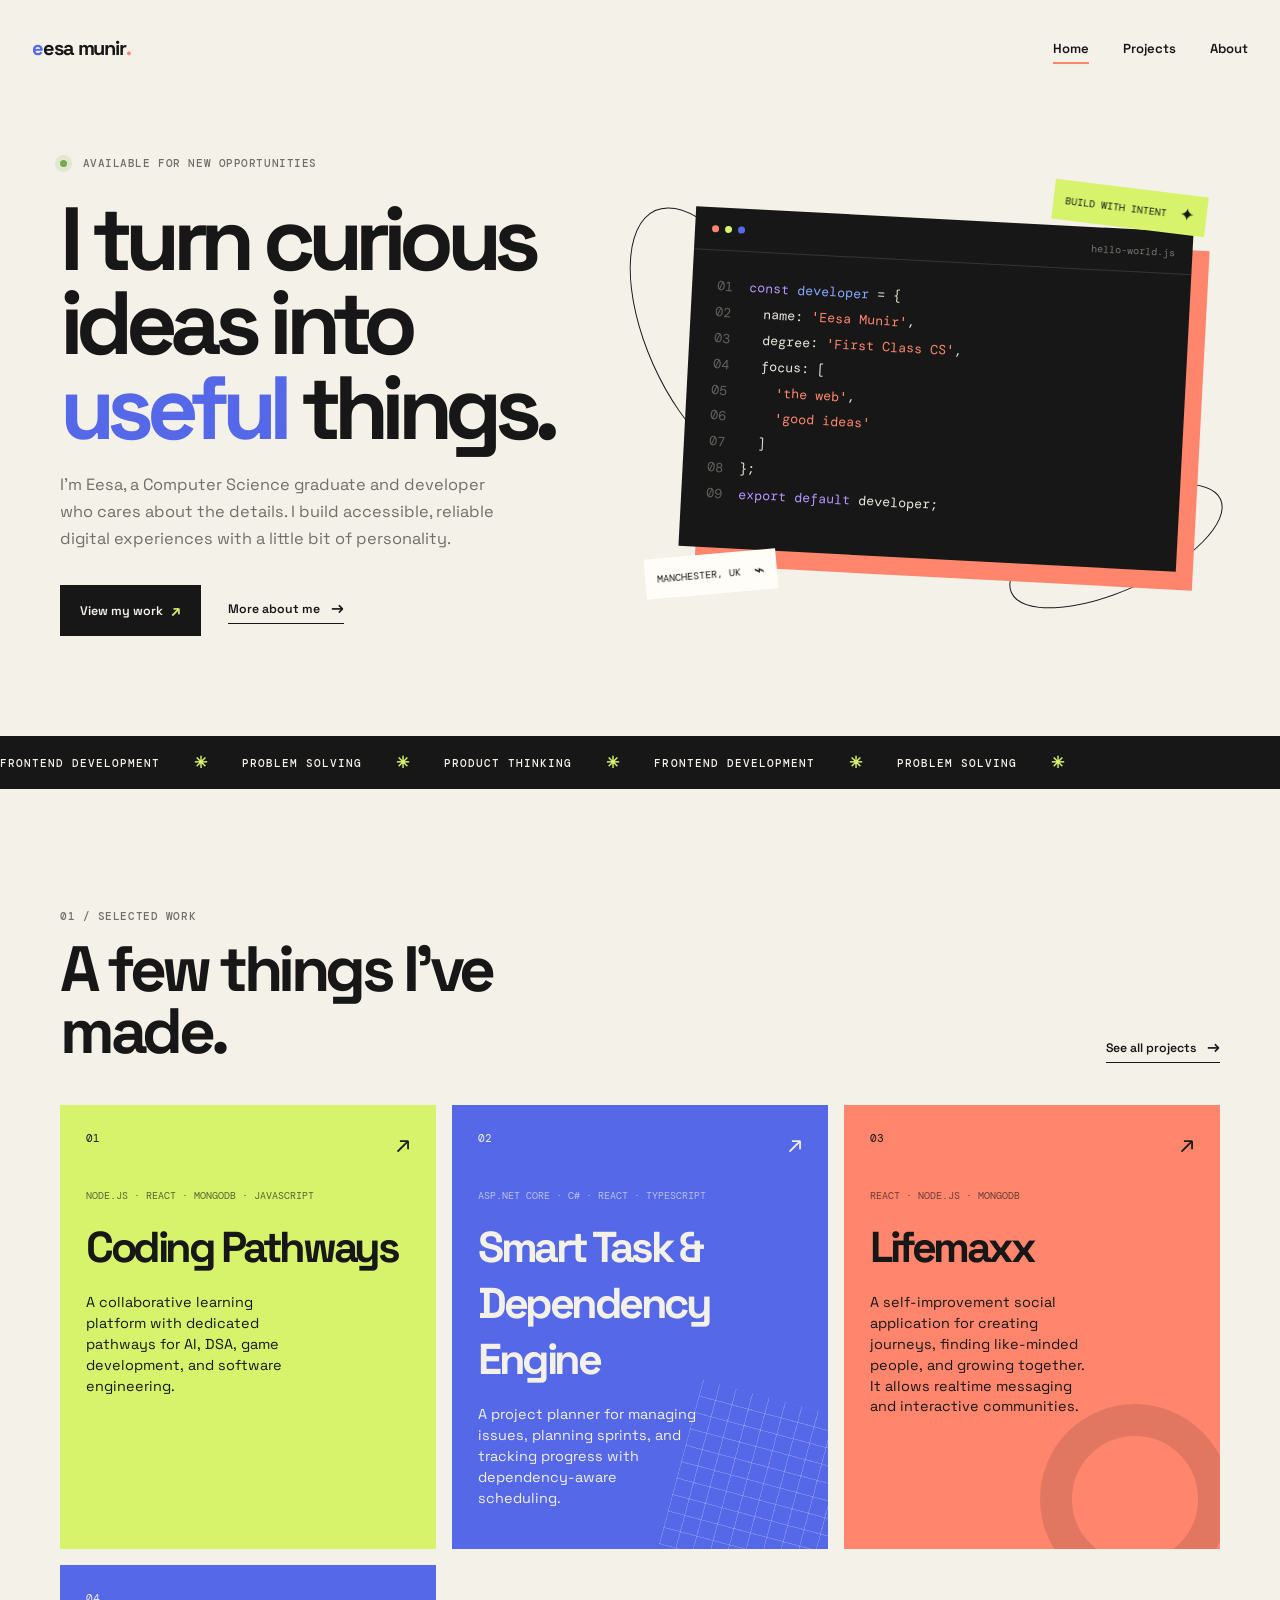
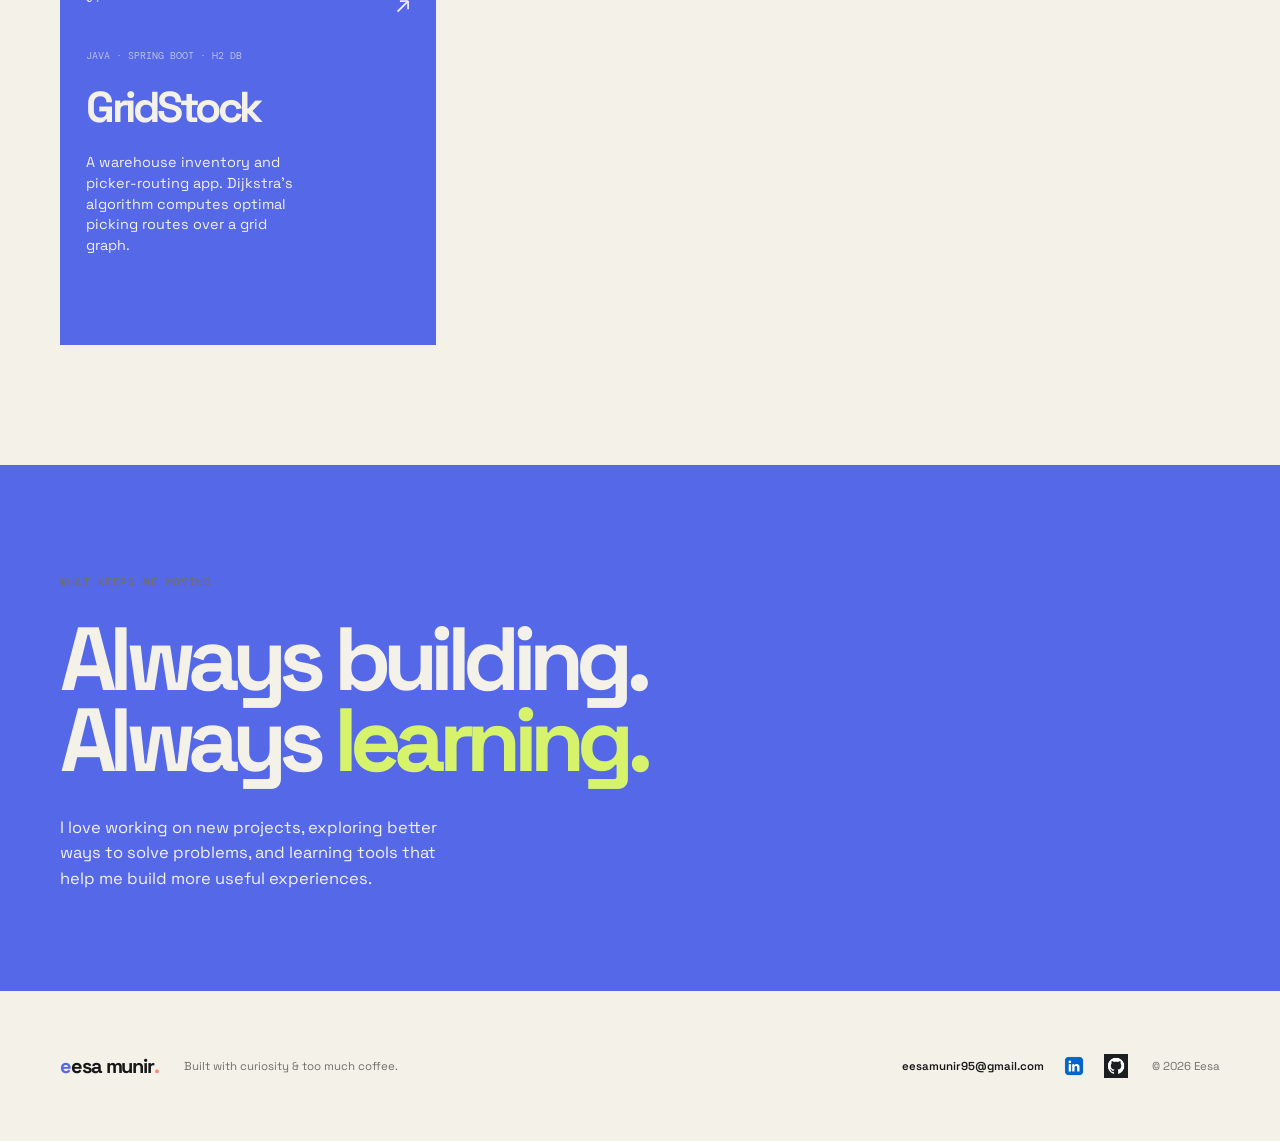
==== index.html @ b98e5350 "changed card layout of showcase projects" ====
<!doctype html>
<html lang="en">
    <head>
        <meta charset="UTF-8" />
        <meta
            name="viewport"
            content="width=device-width, initial-scale=1.0"
        />
        <meta
            name="description"
            content="Eesa is a Computer Science graduate and developer building thoughtful digital products."
        />
        <title>Eesa | Developer &amp; Computer Scientist</title>
        <link
            rel="preconnect"
            href="https://fonts.googleapis.com"
        />
        <link
            rel="preconnect"
            href="https://fonts.gstatic.com"
            crossorigin
        />
        <link
            href="https://fonts.googleapis.com/css2?family=DM+Mono:wght@400;500&family=Space+Grotesk:wght@400;500;600;700&display=swap"
            rel="stylesheet"
        />
        <link
            rel="stylesheet"
            href="css/style.css"
        />
    </head>
    <body>
        <header class="site-header">
            <a
                class="brand"
                href="index.html"
                aria-label="Eesa Munir home"
                >eesa munir<span class="brand-dot">.</span></a
            >
            <button
                class="menu-toggle"
                aria-label="Open navigation"
                aria-expanded="false"
            >
                <span></span><span></span>
            </button>
            <nav
                class="site-nav"
                aria-label="Main navigation"
            >
                <a
                    class="active"
                    href="index.html"
                    >Home</a
                >
                <a href="projects.html">Projects</a>
                <a href="about.html">About</a>
            </nav>
        </header>

        <main>
            <section class="hero page-wrap">
                <div class="hero-copy reveal">
                    <p class="eyebrow">
                        <span class="pulse"></span> Available for new opportunities
                    </p>
                    <h1>I turn curious ideas into <em>useful</em> things.</h1>
                    <p class="hero-intro">
                        I'm Eesa, a Computer Science graduate and developer who cares about the
                        details. I build accessible, reliable digital experiences with a little bit
                        of personality.
                    </p>
                    <div class="hero-actions">
                        <a
                            class="button button-dark"
                            href="projects.html"
                            >View my work <span>↗</span></a
                        >
                        <a
                            class="text-link"
                            href="about.html"
                            >More about me <span>→</span></a
                        >
                    </div>
                </div>
                <div
                    class="hero-art reveal delay-1"
                    aria-label="Decorative illustration of a code editor"
                >
                    <div class="art-orbit orbit-one"></div>
                    <div class="art-orbit orbit-two"></div>
                    <div class="code-window">
                        <div class="window-bar">
                            <span></span><span></span><span></span><small>hello-world.js</small>
                        </div>
                        <div class="code-lines">
                            <p>
                                <b>01</b> <span class="code-purple">const</span>
                                <span class="code-blue">developer</span> = {
                            </p>
                            <p>
                                <b>02</b>&nbsp;&nbsp; name:
                                <span class="code-orange">'Eesa Munir'</span>,
                            </p>
                            <p>
                                <b>03</b>&nbsp;&nbsp; degree:
                                <span class="code-orange">'First Class CS'</span>,
                            </p>
                            <p><b>04</b>&nbsp;&nbsp; focus: [</p>
                            <p>
                                <b>05</b>&nbsp;&nbsp;&nbsp;&nbsp;
                                <span class="code-orange">'the web'</span>,
                            </p>
                            <p>
                                <b>06</b>&nbsp;&nbsp;&nbsp;&nbsp;
                                <span class="code-orange">'good ideas'</span>
                            </p>
                            <p><b>07</b>&nbsp;&nbsp; ]</p>
                            <p><b>08</b> };</p>
                            <p>
                                <b>09</b> <span class="code-purple">export default</span> developer;
                            </p>
                        </div>
                    </div>
                    <div class="art-tag tag-top">build with intent <span>✦</span></div>
                    <div class="art-tag tag-bottom">Manchester, UK <span>⌁</span></div>
                </div>
            </section>

            <section
                class="ticker"
                aria-label="Skills"
            >
                <div class="ticker-track">
                    <span>FRONTEND DEVELOPMENT</span><b>✳</b><span>PROBLEM SOLVING</span><b>✳</b
                    ><span>PRODUCT THINKING</span><b>✳</b><span>FRONTEND DEVELOPMENT</span><b>✳</b
                    ><span>PROBLEM SOLVING</span><b>✳</b>
                </div>
            </section>

            <section class="section page-wrap featured-section">
                <div class="section-heading">
                    <div>
                        <p class="eyebrow">01 / Selected work</p>
                        <h2>A few things I've made.</h2>
                    </div>
                    <a
                        class="text-link"
                        href="projects.html"
                        >See all projects <span>→</span></a
                    >
                </div>
                <div class="project-grid">
                    <a
                        class="project-card project-card-lime"
                        href="projects.html#coding-pathways"
                        ><div class="project-number">01</div>
                        <p class="project-type">Node.js · React · MongoDB · JavaScript</p>
                        <h3>Coding Pathways</h3>
                        <p class="project-description">
                            A collaborative learning platform with dedicated pathways for AI, DSA,
                            game development, and software engineering.
                        </p>
                        <span class="project-arrow">↗</span></a
                    >
                    <a
                        class="project-card project-card-blue"
                        href="projects.html#smart-task-engine"
                        ><div class="project-number">02</div>
                        <p class="project-type">ASP.NET Core · C# · React · TypeScript</p>
                        <h3>Smart Task &amp; Dependency Engine</h3>
                        <p class="project-description">
                            A project planner for managing issues, planning sprints, and tracking
                            progress with dependency-aware scheduling.
                        </p>
                        <span class="project-arrow">↗</span>
                        <div class="project-shape shape-grid"></div
                    ></a>
                    <a
                        class="project-card project-card-coral"
                        href="projects.html#lifemaxx"
                        ><div class="project-number">03</div>
                        <p class="project-type">React · Node.js · MongoDB</p>
                        <h3>Lifemaxx</h3>
                        <p class="project-description">
                            A self-improvement social application for creating journeys, finding
                            like-minded people, and growing together. It allows realtime messaging
                            and interactive communities.
                        </p>
                        <span class="project-arrow">↗</span>
                        <div class="project-shape shape-circle"></div
                    ></a>
                    <a
                        class="project-card project-card-blue"
                        href="projects.html#gridstock"
                    >
                        <div class="project-number">04</div>
                        <p class="project-type">Java · Spring Boot · H2 DB</p>
                        <h3>GridStock</h3>
                        <p class="project-description">
                            A warehouse inventory and picker-routing app. Dijkstra's algorithm
                            computes optimal picking routes over a grid graph.
                        </p>
                        <span class="project-arrow">↗</span>
                    </a>
                </div>
            </section>

            <section class="statement-section">
                <div class="page-wrap statement">
                    <p class="eyebrow">What keeps me moving</p>
                    <h2>Always building. Always <span>learning.</span></h2>
                    <p>
                        I love working on new projects, exploring better ways to solve problems, and
                        learning tools that help me build more useful experiences.
                    </p>
                </div>
            </section>
        </main>

        <footer class="site-footer page-wrap">
            <a
                class="brand"
                href="index.html"
                >eesa munir<span class="brand-dot">.</span></a
            >
            <p>Built with curiosity &amp; too much coffee.</p>
            <div class="footer-links">
                <a href="mailto:eesamunir95@gmail.com">eesamunir95@gmail.com</a
                ><a
                    class="social-link"
                    href="https://www.linkedin.com/in/eesa-munir/"
                    aria-label="LinkedIn"
                    title="LinkedIn"
                    target="_blank"
                    rel="noopener noreferrer"
                    ><img
                        src="images/linkedin_icon.png"
                        alt="" /></a
                ><a
                    class="social-link"
                    href="https://github.com/Eesa2323"
                    aria-label="GitHub"
                    title="GitHub"
                    target="_blank"
                    rel="noopener noreferrer"
                    ><img
                        src="images/github_icon.png"
                        alt=""
                /></a>
            </div>
            <p class="copyright">© 2026 Eesa</p>
        </footer>
        <script src="js/main.js"></script>
    </body>
</html>
---- css/style.css ----
:root {
    --ink: #171717;
    --paper: #f4f1e9;
    --muted: #706f69;
    --line: rgba(23, 23, 23, 0.16);
    --lime: #d7f36b;
    --blue: #5468e8;
    --coral: #ff866d;
    --cream: #fffdf8;
    --mono: "DM Mono", monospace;
    --sans: "Space Grotesk", sans-serif;
}

* {
    box-sizing: border-box;
}
html {
    scroll-behavior: smooth;
}
body {
    margin: 0;
    background: var(--paper);
    color: var(--ink);
    font-family: var(--sans);
}
a {
    color: inherit;
    text-decoration: none;
}
.page-wrap {
    width: min(1160px, calc(100% - 64px));
    margin: 0 auto;
}
.site-header {
    display: flex;
    align-items: center;
    justify-content: space-between;
    width: min(1280px, calc(100% - 64px));
    margin: 0 auto;
    min-height: 96px;
}
.brand {
    font-size: 1.25rem;
    font-weight: 700;
    letter-spacing: -0.055em;
    text-transform: lowercase;
}
.brand::first-letter {
    color: var(--blue);
}
.brand-dot {
    color: var(--coral);
    letter-spacing: 0;
}
.site-nav {
    display: flex;
    align-items: center;
    gap: 34px;
    font-size: 0.82rem;
    font-weight: 600;
}
.site-nav a {
    position: relative;
    padding: 8px 0;
}
.site-nav a:not(.nav-cta)::after {
    content: "";
    position: absolute;
    right: 0;
    bottom: 1px;
    left: 0;
    height: 2px;
    background: var(--coral);
    transform: scaleX(0);
    transform-origin: right;
    transition: transform 0.25s ease;
}
.site-nav a:not(.nav-cta):hover::after,
.site-nav a.active::after {
    transform: scaleX(1);
    transform-origin: left;
}
.nav-cta {
    padding: 13px 18px !important;
    background: var(--ink);
    color: var(--paper);
    border-radius: 2px;
}
.nav-cta span,
.button span {
    color: var(--lime);
    font-size: 1rem;
    margin-left: 8px;
}
.menu-toggle {
    display: none;
    background: none;
    border: 0;
    padding: 8px;
}
.eyebrow {
    color: var(--muted);
    font: 500 0.7rem/1.2 var(--mono);
    letter-spacing: 0.05em;
    text-transform: uppercase;
}
.pulse {
    display: inline-block;
    width: 7px;
    height: 7px;
    margin-right: 8px;
    background: #77a94d;
    border-radius: 50%;
    box-shadow: 0 0 0 5px rgba(119, 169, 77, 0.14);
}
.hero {
    display: grid;
    grid-template-columns: minmax(0, 0.95fr) minmax(390px, 1.05fr);
    align-items: center;
    min-height: 640px;
    gap: 50px;
    padding-top: 35px;
    padding-bottom: 85px;
}
.hero h1 {
    max-width: 600px;
    margin: 27px 0 22px;
    font-size: clamp(3.65rem, 7vw, 6.6rem);
    line-height: 0.94;
    letter-spacing: -0.085em;
}
h1 em {
    color: var(--blue);
    font-style: normal;
}
.hero-intro {
    max-width: 460px;
    color: var(--muted);
    font-size: 1.02rem;
    line-height: 1.65;
}
.hero-actions {
    display: flex;
    align-items: center;
    gap: 27px;
    margin-top: 33px;
}
.button {
    display: inline-flex;
    align-items: center;
    justify-content: center;
    padding: 15px 20px;
    font-size: 0.78rem;
    font-weight: 600;
}
.button-dark {
    background: var(--ink);
    color: var(--paper);
}
.text-link {
    padding-bottom: 5px;
    border-bottom: 1px solid var(--ink);
    font-size: 0.77rem;
    font-weight: 600;
}
.text-link span {
    display: inline-block;
    margin-left: 8px;
    font-size: 1rem;
    transition: transform 0.2s;
}
.text-link:hover span {
    transform: translateX(4px);
}
.hero-art {
    position: relative;
    min-height: 440px;
}
.code-window {
    position: absolute;
    z-index: 2;
    top: 48px;
    left: 50px;
    width: calc(100% - 85px);
    min-height: 340px;
    overflow: hidden;
    background: var(--ink);
    color: #e9e7dd;
    box-shadow: 17px 18px 0 var(--coral);
    transform: rotate(3deg);
}
.window-bar {
    display: flex;
    align-items: center;
    gap: 6px;
    height: 43px;
    padding: 0 17px;
    border-bottom: 1px solid rgba(255, 255, 255, 0.13);
}
.window-bar > span {
    width: 7px;
    height: 7px;
    border-radius: 50%;
    background: var(--coral);
}
.window-bar > span:nth-child(2) {
    background: var(--lime);
}
.window-bar > span:nth-child(3) {
    background: var(--blue);
}
.window-bar small {
    margin-left: auto;
    color: #77776f;
    font: 0.63rem var(--mono);
}
.code-lines {
    padding: 23px 25px;
    font: 0.83rem/1.95 var(--mono);
}
.code-lines p {
    margin: 0;
    white-space: nowrap;
}
.code-lines b {
    display: inline-block;
    width: 24px;
    color: #62625d;
    font-weight: 400;
}
.code-purple {
    color: #b497ff;
}
.code-blue {
    color: #88a8ff;
}
.code-orange {
    color: var(--coral);
}
.art-orbit {
    position: absolute;
    border: 1px solid var(--ink);
    border-radius: 50%;
    transform: rotate(-24deg);
}
.orbit-one {
    right: -11px;
    bottom: 20px;
    width: 230px;
    height: 90px;
}
.orbit-two {
    top: 27px;
    left: 10px;
    width: 130px;
    height: 280px;
}
.art-tag {
    position: absolute;
    z-index: 3;
    display: flex;
    align-items: center;
    gap: 13px;
    padding: 9px 12px;
    background: var(--lime);
    font: 0.65rem var(--mono);
    text-transform: uppercase;
}
.art-tag span {
    font-size: 1.1rem;
}
.tag-top {
    top: 17px;
    right: 13px;
    transform: rotate(7deg);
}
.tag-bottom {
    bottom: 17px;
    left: 8px;
    background: var(--cream);
    transform: rotate(-5deg);
}
.ticker {
    overflow: hidden;
    padding: 16px 0;
    background: var(--ink);
    color: var(--paper);
}
.ticker-track {
    display: flex;
    align-items: center;
    width: max-content;
    gap: 34px;
    font: 500 0.7rem var(--mono);
    letter-spacing: 0.09em;
    animation: ticker 24s linear infinite;
}
.ticker-track b {
    color: var(--lime);
    font-size: 1rem;
}
@keyframes ticker {
    to {
        transform: translateX(-25%);
    }
}
.section {
    padding-top: 110px;
    padding-bottom: 120px;
}
.section-heading {
    display: flex;
    justify-content: space-between;
    align-items: end;
    margin-bottom: 42px;
}
.section-heading h2 {
    max-width: 570px;
    margin: 14px 0 0;
    font-size: clamp(2.5rem, 5vw, 4.4rem);
    line-height: 0.98;
    letter-spacing: -0.07em;
}
.project-grid {
    display: grid;
    grid-template-columns: repeat(3, 1fr);
    gap: 16px;
}
.project-card {
    position: relative;
    min-height: 380px;
    overflow: hidden;
    padding: 26px;
    transition: transform 0.25s ease;
}
.project-card:hover {
    transform: translateY(-7px);
}
.project-card-lime {
    background: var(--lime);
}
.project-card-blue {
    background: var(--blue);
    color: var(--paper);
}
.project-card-coral {
    background: var(--coral);
}
.project-number {
    font: 0.7rem var(--mono);
}
.project-type {
    margin: 44px 0 17px;
    font: 0.65rem var(--mono);
    text-transform: uppercase;
    opacity: 0.65;
}
.project-card h3 {
    margin: 0;
    font-size: 2.7rem;
    letter-spacing: -0.08em;
}
.project-description {
    max-width: 220px;
    margin-top: 17px;
    font-size: 0.9rem;
    line-height: 1.45;
}
.project-arrow {
    position: absolute;
    top: 23px;
    right: 25px;
    font-size: 1.5rem;
}
.project-image {
    position: absolute;
    bottom: 28px;
    right: 28px;
    width: 150px;
    height: 110px;
    object-fit: cover;
    border: 1px solid rgba(23, 23, 23, 0.25);
    border-radius: 2px;
    opacity: 0.92;
    transition: transform 0.25s ease, opacity 0.25s ease;
}
.project-card:hover .project-image {
    transform: translateY(-3px);
    opacity: 1;
}
.project-shape {
    position: absolute;
}
.shape-grid {
    right: -20px;
    bottom: -20px;
    width: 170px;
    height: 170px;
    background:
        repeating-linear-gradient(0deg, rgba(255, 255, 255, 0.2) 0 1px, transparent 1px 17px),
        repeating-linear-gradient(90deg, rgba(255, 255, 255, 0.2) 0 1px, transparent 1px 17px);
    transform: rotate(15deg);
}
.shape-circle {
    right: -10px;
    bottom: -45px;
    width: 190px;
    height: 190px;
    border: 32px solid rgba(23, 23, 23, 0.12);
    border-radius: 50%;
}
.statement-section {
    padding: 100px 0;
    background: var(--blue);
    color: var(--paper);
}
.statement {
    display: block;
}
.statement h2 {
    max-width: 820px;
    margin: 30px 0 0;
    font-size: clamp(3rem, 7vw, 6.5rem);
    line-height: 0.9;
    letter-spacing: -0.085em;
}
.statement h2 span {
    color: var(--lime);
}
.statement > p:last-child {
    max-width: 390px;
    margin: 34px 0 0;
    font-size: 1.03rem;
    line-height: 1.55;
}
.site-footer {
    display: grid;
    grid-template-columns: auto minmax(0, 1fr) auto auto;
    align-items: center;
    gap: 24px;
    min-height: 150px;
    font-size: 0.72rem;
}
.site-footer > p {
    margin: 0;
    color: var(--muted);
}
.footer-links {
    display: flex;
    align-items: center;
    gap: 18px;
    font-weight: 600;
    line-height: 1;
    justify-self: end;
}
.footer-links a:hover {
    color: var(--blue);
}
.social-link {
    display: inline-flex;
    align-items: center;
    justify-content: center;
    width: 24px;
    height: 24px;
}
.social-link[href*="linkedin"] {
    color: #0a66c2;
}
.social-link[href*="github"] {
    color: #24292f;
}
.social-link img {
    display: block;
    width: 24px;
    height: 24px;
    object-fit: contain;
    transition:
        transform 0.2s ease,
        filter 0.2s ease;
}
.social-link:hover img {
    filter: brightness(0.86);
    transform: translateY(-2px);
}
.copyright {
    text-align: right;
}
.page-hero {
    padding: 90px 0 100px;
    border-bottom: 1px solid var(--line);
}
.page-hero h1 {
    max-width: 870px;
    margin: 23px 0 0;
    font-size: clamp(3.8rem, 8vw, 8rem);
    line-height: 0.88;
    letter-spacing: -0.09em;
}
.page-hero h1 span {
    color: var(--blue);
}
.page-hero-intro {
    max-width: 490px;
    margin: 34px 0 0 auto;
    color: var(--muted);
    font-size: 1rem;
    line-height: 1.6;
}
.project-list {
    padding: 80px 0 120px;
}
.project-list-heading {
    padding-top: 76px;
}
.project-list-heading h2 {
    margin: 14px 0 0;
    font-size: clamp(2.6rem, 5vw, 4.5rem);
    line-height: 0.95;
    letter-spacing: -0.08em;
}
.list-item {
    width: 100%;
    border-right: 0;
    border-left: 0;
    border-top: 0;
    background: transparent;
    color: inherit;
    font: inherit;
    text-align: left;
    cursor: pointer;
    display: grid;
    grid-template-columns: 70px 1.2fr 1fr 40px;
    align-items: center;
    gap: 30px;
    padding: 30px 0;
    border-bottom: 1px solid var(--line);
}
.list-item:first-child {
    border-top: 1px solid var(--line);
}
.list-number {
    font: 0.72rem var(--mono);
    color: var(--muted);
}
.list-item h2 {
    margin: 0;
    font-size: 2.4rem;
    letter-spacing: -0.06em;
}
.list-item p {
    max-width: 310px;
    margin: 0;
    color: var(--muted);
    font-size: 0.88rem;
    line-height: 1.5;
}
.list-arrow {
    font-size: 1.4rem;
    text-align: right;
}
.list-item:hover h2 {
    color: var(--blue);
}
.list-item:focus-visible {
    outline: 2px solid var(--blue);
    outline-offset: 8px;
}
.tag-list {
    display: flex;
    gap: 7px;
    margin-top: 12px;
    flex-wrap: wrap;
}
.tag-list span {
    padding: 5px 8px;
    background: rgba(23, 23, 23, 0.08);
    font: 0.6rem var(--mono);
}
.modal-open {
    overflow: hidden;
}
.project-modal {
    position: fixed;
    z-index: 30;
    inset: 0;
    display: grid;
    place-items: center;
    padding: 24px;
    visibility: hidden;
    opacity: 0;
    transition:
        opacity 0.25s ease,
        visibility 0.25s ease;
}
.project-modal.open {
    visibility: visible;
    opacity: 1;
}
.modal-backdrop {
    position: absolute;
    inset: 0;
    background: rgba(23, 23, 23, 0.76);
    cursor: pointer;
}
.modal-panel {
    position: relative;
    z-index: 1;
    display: grid;
    grid-template-columns: minmax(0, 0.7fr) minmax(0, 1.3fr);
    width: min(100%, 1000px);
    max-height: min(820px, 92vh);
    overflow: auto;
    padding: 48px;
    background: var(--cream);
    border: 1px solid rgba(23, 23, 23, 0.22);
    border-radius: 2px;
    box-shadow: 0 24px 70px rgba(0, 0, 0, 0.24);
    transform: translateY(15px);
    transition: transform 0.25s ease;
}
.project-modal.open .modal-panel {
    transform: translateY(0);
}
.modal-close {
    position: absolute;
    z-index: 2;
    top: 17px;
    right: 20px;
    width: 34px;
    height: 34px;
    border: 1px solid var(--line);
    border-radius: 50%;
    background: transparent;
    color: var(--ink);
    font-size: 1.5rem;
    line-height: 1;
    cursor: pointer;
}
.modal-copy {
    min-width: 0;
    padding: 26px 35px 20px 0;
    overflow-wrap: anywhere;
}
.modal-copy h2 {
    margin: 20px 0;
    font-size: clamp(2.4rem, 5vw, 4.5rem);
    line-height: 0.9;
    letter-spacing: -0.08em;
}
.modal-copy > p:not(.eyebrow) {
    color: var(--muted);
    font-size: 0.9rem;
    line-height: 1.65;
}
.modal-github {
    display: inline-flex;
    align-items: center;
    gap: 6px;
    margin-top: 22px;
    color: var(--blue);
    font: 600 0.8rem var(--sans);
    text-decoration: underline;
    text-underline-offset: 3px;
}
.modal-github:hover {
    text-decoration-thickness: 2px;
}
.modal-gallery {
    min-width: 0;
    display: grid;
    grid-template-columns: repeat(2, minmax(0, 1fr));
    align-content: start;
    gap: 12px;
    counter-reset: gallery;
}
.modal-gallery figure {
    position: relative;
    margin: 0;
    overflow: hidden;
    aspect-ratio: 4 / 3;
    border: 1px solid rgba(23, 23, 23, 0.12);
    background: var(--paper);
    counter-increment: gallery;
}
.modal-gallery figure:first-child {
    grid-column: 1 / -1;
    aspect-ratio: 16 / 9;
}
.modal-gallery figure::after {
    content: "0" counter(gallery);
    position: absolute;
    right: 10px;
    bottom: 10px;
    padding: 5px 7px;
    background: rgba(23, 23, 23, 0.72);
    color: var(--paper);
    font: 0.58rem var(--mono);
    letter-spacing: 0.05em;
    pointer-events: none;
}
.modal-gallery img {
    display: block;
    width: 100%;
    height: 100%;
    object-fit: contain;
    transition: transform 0.35s ease;
}
.modal-gallery figure:hover img {
    transform: scale(1.025);
}
.lightbox {
    position: fixed;
    z-index: 40;
    inset: 0;
    display: grid;
    place-items: center;
    background: rgba(23, 23, 23, 0.85);
    visibility: hidden;
    opacity: 0;
    transition:
        opacity 0.25s ease,
        visibility 0.25s ease;
}
.lightbox.open {
    visibility: visible;
    opacity: 1;
}
.lightbox-close {
    position: absolute;
    top: 24px;
    right: 28px;
    z-index: 2;
    width: 34px;
    height: 34px;
    border: 1px solid rgba(255, 255, 255, 0.6);
    border-radius: 50%;
    background: rgba(23, 23, 23, 0.7);
    color: var(--paper);
    font-size: 1.5rem;
    line-height: 1;
    cursor: pointer;
    display: grid;
    place-items: center;
}
.lightbox-image {
    max-width: 90vw;
    max-height: 85vh;
    object-fit: contain;
    box-shadow: 0 20px 60px rgba(0, 0, 0, 0.4);
}
.about-grid {
    display: grid;
    grid-template-columns: 1fr 1fr;
    gap: 80px;
    padding: 90px 0 120px;
}
.about-image {
    position: relative;
    min-height: 540px;
    background: url("https://images.unsplash.com/photo-1497366811353-6870744d04b2?auto=format&fit=crop&w=1000&q=85")
        center/cover;
}
.about-image::after {
    content: "keep learning";
    position: absolute;
    right: -28px;
    bottom: 33px;
    padding: 12px 18px;
    background: var(--lime);
    font: 0.7rem var(--mono);
    text-transform: uppercase;
    transform: rotate(-7deg);
}
.about-copy h2 {
    margin: 0 0 25px;
    font-size: 3.5rem;
    line-height: 0.95;
    letter-spacing: -0.08em;
}
.about-copy p {
    color: var(--muted);
    font-size: 1rem;
    line-height: 1.7;
}
.skill-list {
    display: grid;
    grid-template-columns: 1fr 1fr;
    gap: 12px;
    margin-top: 37px;
    padding-top: 25px;
    border-top: 1px solid var(--line);
    list-style: none;
    padding-left: 0;
}
.skill-list li {
    font: 0.76rem var(--mono);
}
.skill-list li::before {
    content: "+ ";
    color: var(--coral);
}
.about-contact-section {
    padding: 90px 0 100px;
    background: var(--ink);
    color: var(--paper);
}
.about-contact {
    display: grid;
    grid-template-columns: 1fr 1fr;
    align-items: end;
    gap: 70px;
}
.about-contact h2 {
    max-width: 520px;
    margin: 24px 0 0;
    font-size: clamp(3rem, 6vw, 5.8rem);
    line-height: 0.9;
    letter-spacing: -0.08em;
}
.about-contact .eyebrow {
    color: var(--lime);
}
.about-contact-copy {
    max-width: 380px;
    margin: 30px 0 0;
    color: rgba(244, 241, 233, 0.68);
    line-height: 1.6;
}
.contact-social > span:last-child {
    color: var(--lime);
}
.contact-social-links {
    display: grid;
    gap: 12px;
    margin-top: 34px;
}
.contact-social {
    display: grid;
    grid-template-columns: 28px 1fr auto;
    align-items: center;
    gap: 12px;
    padding: 14px 0;
    border-bottom: 1px solid rgba(244, 241, 233, 0.2);
    color: var(--paper);
    font-weight: 600;
}
.contact-social img {
    width: 24px;
    height: 24px;
    object-fit: contain;
}
.contact-social:hover {
    color: var(--lime);
}
.contact-layout {
    display: grid;
    grid-template-columns: 1fr 1fr;
    gap: 90px;
    padding: 90px 0 130px;
}
.contact-layout h2 {
    max-width: 470px;
    margin: 0;
    font-size: clamp(2.8rem, 5vw, 5rem);
    line-height: 0.93;
    letter-spacing: -0.08em;
}
.contact-layout h2 span {
    color: var(--coral);
}
.contact-details {
    margin-top: 55px;
}
.contact-details p {
    margin: 0 0 8px;
    color: var(--muted);
    font: 0.68rem var(--mono);
    text-transform: uppercase;
}
.contact-details a {
    display: inline-block;
    margin-bottom: 27px;
    font-size: 1.2rem;
    border-bottom: 1px solid var(--ink);
}
.contact-form {
    padding: 35px;
    background: var(--cream);
    border-top: 5px solid var(--lime);
}
.form-field {
    display: flex;
    flex-direction: column;
    gap: 9px;
    margin-bottom: 23px;
}
.form-field label {
    font: 0.67rem var(--mono);
    text-transform: uppercase;
}
.form-field input,
.form-field textarea {
    width: 100%;
    padding: 12px 0;
    border: 0;
    border-bottom: 1px solid var(--line);
    outline: 0;
    background: transparent;
    color: var(--ink);
    font: 1rem var(--sans);
    resize: vertical;
}
.form-field input:focus,
.form-field textarea:focus {
    border-color: var(--blue);
}
.form-button {
    border: 0;
    cursor: pointer;
}
.reveal {
    animation: reveal 0.75s both;
}
.delay-1 {
    animation-delay: 0.15s;
}
@keyframes reveal {
    from {
        opacity: 0;
        transform: translateY(18px);
    }
    to {
        opacity: 1;
        transform: none;
    }
}
@media (max-width: 760px) {
    .page-wrap,
    .site-header {
        width: min(100% - 38px, 560px);
    }
    .site-header {
        min-height: 78px;
    }
    .menu-toggle {
        display: flex;
        flex-direction: column;
        gap: 5px;
        cursor: pointer;
    }
    .menu-toggle span {
        display: block;
        width: 25px;
        height: 2px;
        background: var(--ink);
        transition: transform 0.2s;
    }
    .site-nav {
        position: absolute;
        z-index: 10;
        top: 72px;
        right: 19px;
        left: 19px;
        display: none;
        flex-direction: column;
        align-items: stretch;
        gap: 0;
        padding: 15px 20px 20px;
        background: var(--cream);
        box-shadow: 0 12px 30px rgba(23, 23, 23, 0.1);
    }
    .site-nav.open {
        display: flex;
    }
    .site-nav a {
        padding: 13px 0;
    }
    .nav-cta {
        margin-top: 8px;
        text-align: center;
    }
    .hero {
        display: block;
        min-height: auto;
        padding-top: 65px;
        padding-bottom: 70px;
    }
    .hero h1 {
        font-size: clamp(3.5rem, 16vw, 5rem);
    }
    .hero-art {
        min-height: 370px;
        margin-top: 55px;
    }
    .code-window {
        top: 34px;
        left: 10px;
        width: calc(100% - 28px);
        min-height: 300px;
        box-shadow: 11px 13px 0 var(--coral);
    }
    .code-lines {
        padding: 17px 12px;
        font-size: 0.66rem;
    }
    .code-lines b {
        width: 20px;
    }
    .art-tag {
        font-size: 0.55rem;
    }
    .tag-top {
        right: 0;
    }
    .tag-bottom {
        left: 0;
    }
    .ticker-track {
        gap: 20px;
    }
    .section {
        padding-top: 75px;
        padding-bottom: 75px;
    }
    .section-heading {
        display: block;
    }
    .section-heading .text-link {
        display: inline-block;
        margin-top: 25px;
    }
    .project-grid {
        grid-template-columns: 1fr;
    }
    .project-card {
        min-height: 320px;
    }
    .statement-section {
        padding: 75px 0;
    }
    .statement {
        display: block;
    }
    .statement h2 {
        margin-top: 35px;
        font-size: clamp(3.6rem, 15vw, 5.5rem);
    }
    .statement > p:last-child {
        margin-top: 30px;
    }
    .site-footer {
        grid-template-columns: 1fr;
        gap: 18px;
        padding: 35px 0;
    }
    .site-footer > p {
        margin: 0;
    }
    .footer-links {
        grid-row: auto;
        justify-self: start;
        flex-wrap: wrap;
    }
    .copyright {
        grid-row: auto;
        text-align: left;
    }
    .page-hero {
        padding: 65px 0 70px;
    }
    .page-hero h1 {
        font-size: clamp(4rem, 17vw, 6.5rem);
    }
    .page-hero-intro {
        margin: 30px 0 0;
    }
    .project-list {
        padding: 55px 0 80px;
    }
    .project-list-heading {
        padding-top: 55px;
    }
    .list-item {
        grid-template-columns: 35px 1fr 25px;
        gap: 11px;
        padding: 25px 0;
    }
    .list-item p {
        grid-column: 2 / 3;
        margin-top: 4px;
    }
    .list-item h2 {
        font-size: 1.8rem;
    }
    .list-arrow {
        grid-column: 3;
        grid-row: 1;
    }
    .about-grid,
    .contact-layout {
        grid-template-columns: 1fr;
        gap: 55px;
        padding: 60px 0 80px;
    }
    .about-contact-section {
        padding: 70px 0 75px;
    }
    .about-contact {
        grid-template-columns: 1fr;
        gap: 45px;
    }
    .about-contact h2 {
        font-size: clamp(3.4rem, 14vw, 5.2rem);
    }
    .about-image {
        min-height: 370px;
    }
    .about-copy h2 {
        font-size: 2.8rem;
    }
    .contact-layout h2 {
        font-size: 3.8rem;
    }
    .contact-form {
        padding: 24px;
    }
    .project-modal {
        padding: 0;
    }
    .modal-panel {
        grid-template-columns: 1fr;
        width: 100%;
        height: 100vh;
        height: 100dvh;
        max-height: none;
        padding: 38px 20px 20px;
        box-shadow: none;
    }
    .modal-copy {
        padding: 12px 18px 24px 0;
    }
    .modal-copy h2 {
        margin: 14px 0;
        font-size: 3rem;
    }
    .modal-gallery {
        grid-template-columns: 1fr;
    }
    .modal-gallery figure:first-child {
        grid-column: auto;
    }
    .modal-gallery figure,
    .modal-gallery figure:first-child {
        aspect-ratio: 16 / 10;
    }
}
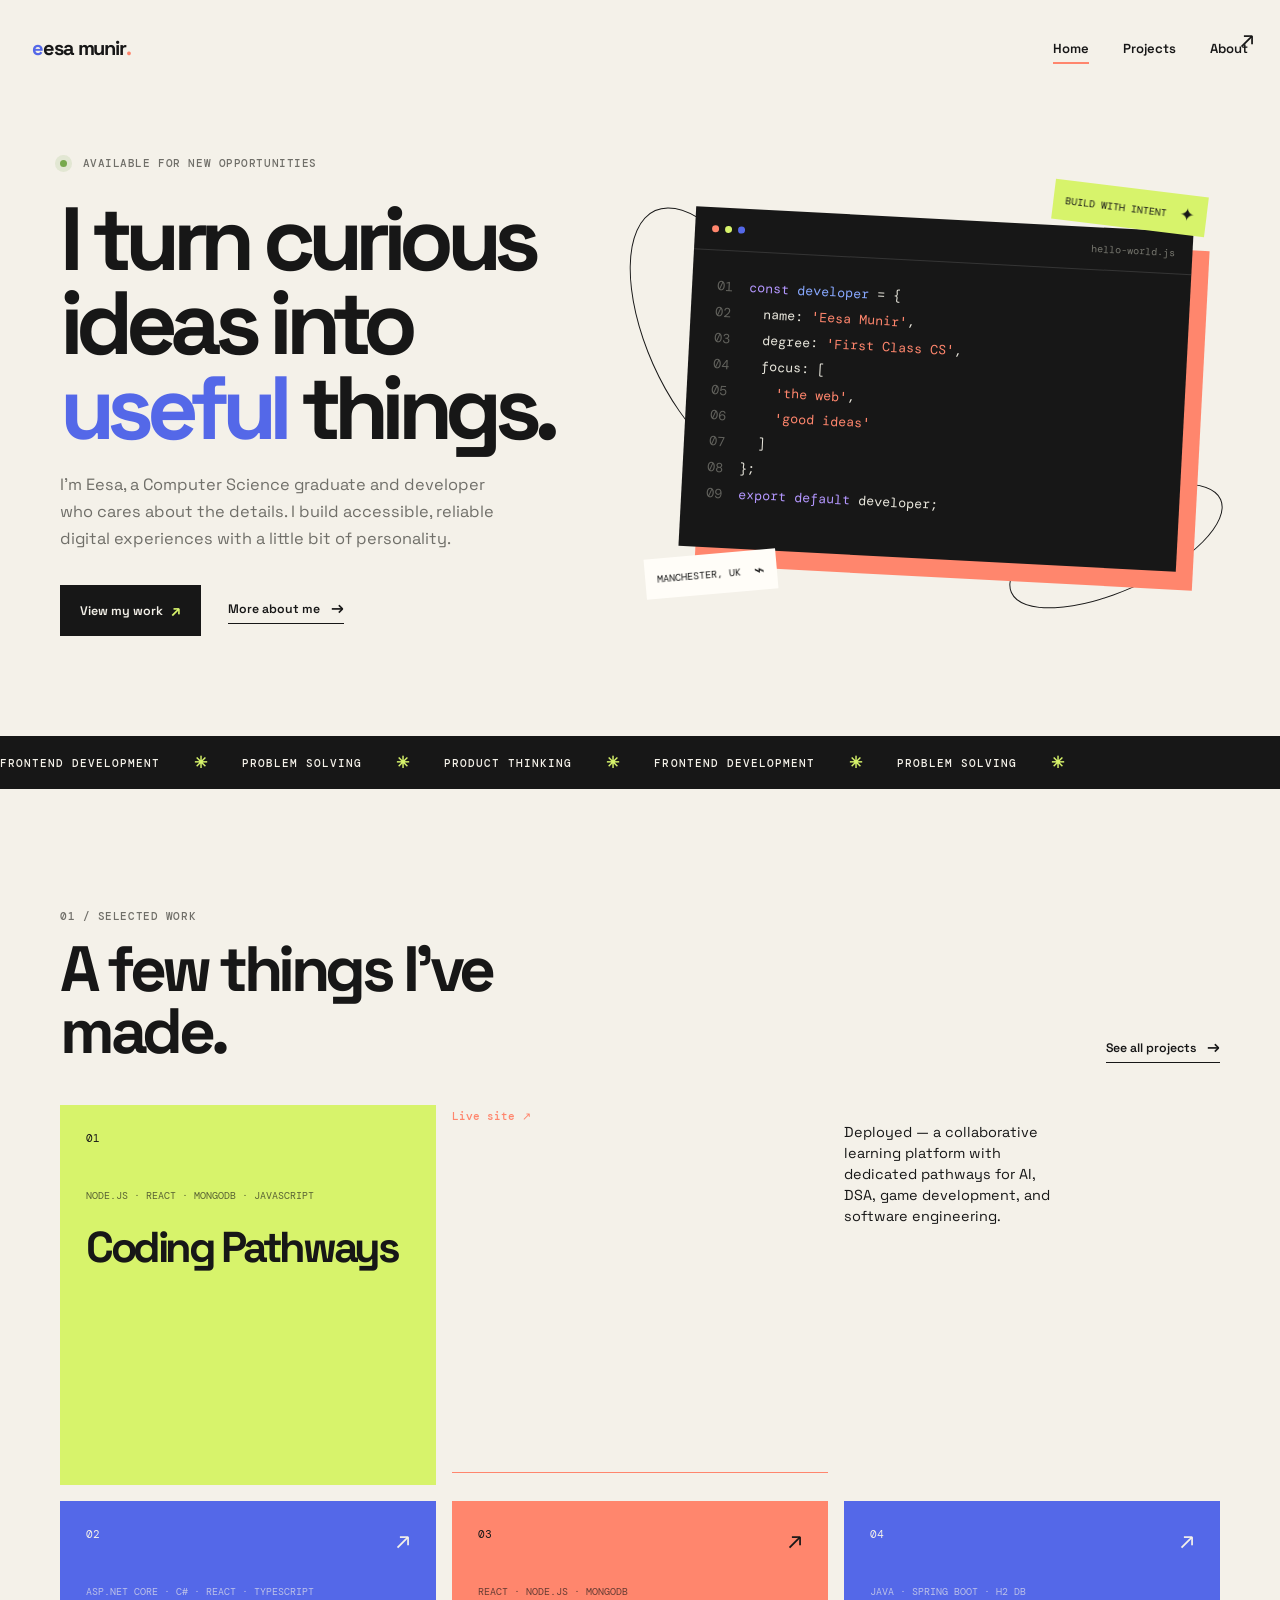
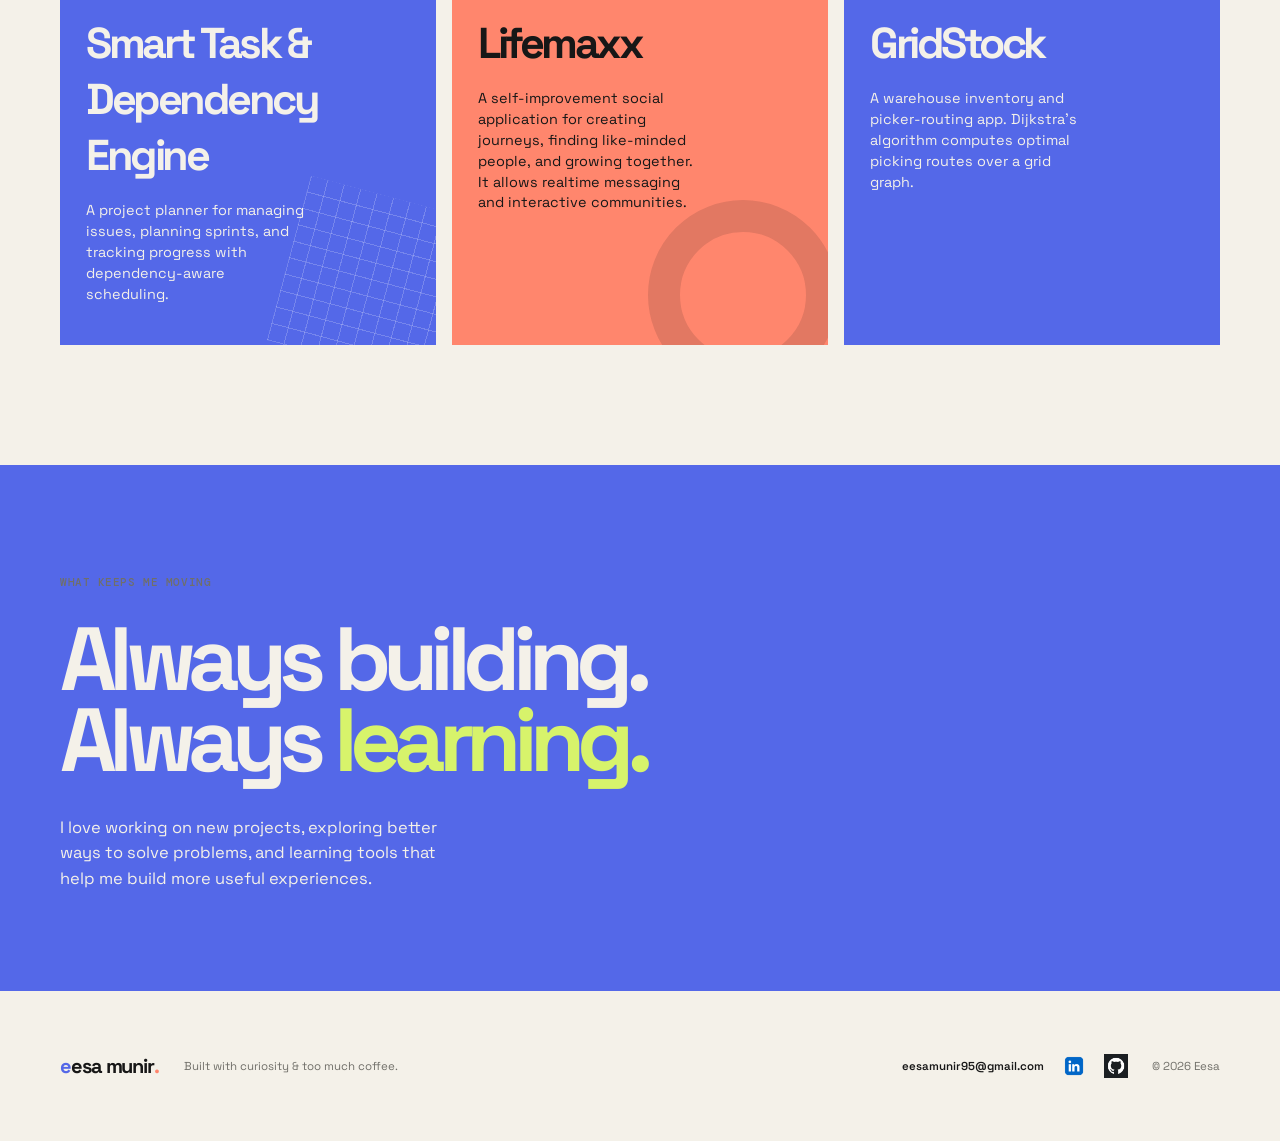
==== commit a964bfd3: "Added collab project live link" ====
--- a/index.html
+++ b/index.html
@@ -157,9 +157,16 @@
                         ><div class="project-number">01</div>
                         <p class="project-type">Node.js · React · MongoDB · JavaScript</p>
                         <h3>Coding Pathways</h3>
-                        <p class="project-description">
-                            A collaborative learning platform with dedicated pathways for AI, DSA,
-                            game development, and software engineering.
+                        <a
+                            class="project-live-link"
+                            href="https://collaborative-coding-platform-pi.vercel.app/"
+                            target="_blank"
+                            rel="noopener noreferrer"
+                            >Live site ↗</a
+                        >
+                        <p class="project-description">
+                            Deployed — a collaborative learning platform with dedicated pathways for
+                            AI, DSA, game development, and software engineering.
                         </p>
                         <span class="project-arrow">↗</span></a
                     >
--- a/css/style.css
+++ b/css/style.css
@@ -171,6 +171,18 @@
 }
 .text-link:hover span {
     transform: translateX(4px);
+}
+.project-live-link {
+    display: inline-block;
+    margin: 6px 0 12px;
+    font: 500 0.7rem/1 var(--mono);
+    color: var(--coral);
+    text-decoration: none;
+    border-bottom: 1px solid var(--coral);
+}
+.project-live-link:hover {
+    color: var(--ink);
+    border-color: var(--ink);
 }
 .hero-art {
     position: relative;
@@ -657,12 +669,30 @@
     align-items: center;
     gap: 6px;
     margin-top: 22px;
+    margin-right: 24px;
     color: var(--blue);
     font: 600 0.8rem var(--sans);
     text-decoration: underline;
     text-underline-offset: 3px;
 }
 .modal-github:hover {
+    text-decoration-thickness: 2px;
+}
+.modal-live {
+    display: inline-flex;
+    align-items: center;
+    gap: 6px;
+    margin-top: 10px;
+    margin-bottom: 16px;
+    color: var(--coral);
+    font: 600 0.8rem var(--sans);
+    text-decoration: underline;
+    text-underline-offset: 3px;
+}
+.modal-live[hidden] {
+    display: none;
+}
+.modal-live:hover {
     text-decoration-thickness: 2px;
 }
 .modal-gallery {
@@ -757,13 +787,14 @@
 .about-image {
     position: relative;
     min-height: 540px;
+    overflow: hidden;
     background: url("https://images.unsplash.com/photo-1497366811353-6870744d04b2?auto=format&fit=crop&w=1000&q=85")
         center/cover;
 }
 .about-image::after {
     content: "keep learning";
     position: absolute;
-    right: -28px;
+    right: 12px;
     bottom: 33px;
     padding: 12px 18px;
     background: var(--lime);
@@ -783,20 +814,34 @@
     line-height: 1.7;
 }
 .skill-list {
-    display: grid;
-    grid-template-columns: 1fr 1fr;
-    gap: 12px;
-    margin-top: 37px;
+    display: flex;
+    flex-wrap: wrap;
+    gap: 12px 16px;
+    margin-top: 14px;
     padding-top: 25px;
     border-top: 1px solid var(--line);
     list-style: none;
     padding-left: 0;
 }
+.skill-heading {
+    margin: 48px 0 8px;
+    font: 500 0.7rem/1.2 var(--mono);
+    color: var(--muted);
+    letter-spacing: 0.08em;
+    text-transform: uppercase;
+}
 .skill-list li {
+    flex: 0 0 calc(50% - 8px);
     font: 0.76rem var(--mono);
+    line-height: 1.6;
+    padding-left: 14px;
+    position: relative;
 }
 .skill-list li::before {
-    content: "+ ";
+    content: "+";
+    position: absolute;
+    left: 0;
+    top: 0;
     color: var(--coral);
 }
 .about-contact-section {
@@ -1115,8 +1160,18 @@
     .about-image {
         min-height: 370px;
     }
+    .about-image::after {
+        right: 12px;
+        bottom: 18px;
+        padding: 10px 14px;
+        font-size: 0.62rem;
+    }
     .about-copy h2 {
         font-size: 2.8rem;
+    }
+    .skill-list li {
+        flex: 0 0 100%;
+        font: 0.7rem var(--mono);
     }
     .contact-layout h2 {
         font-size: 3.8rem;
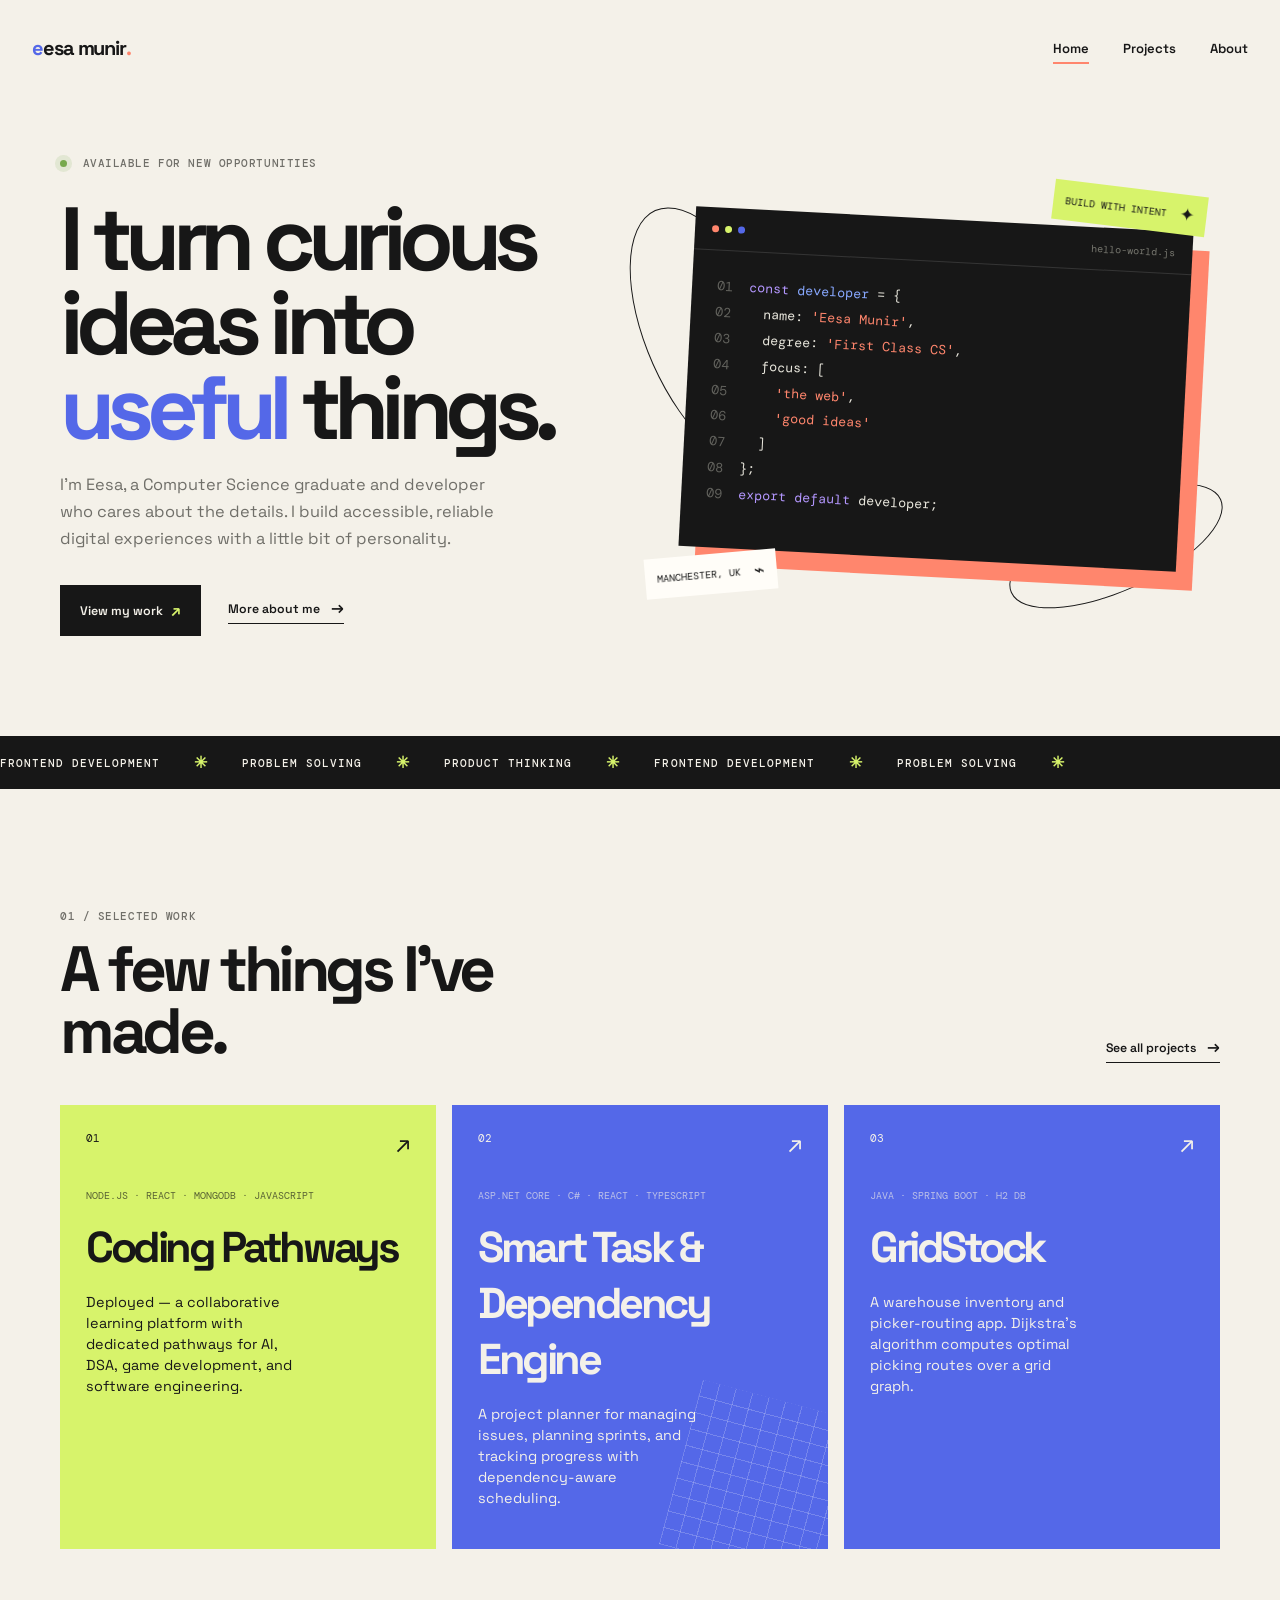
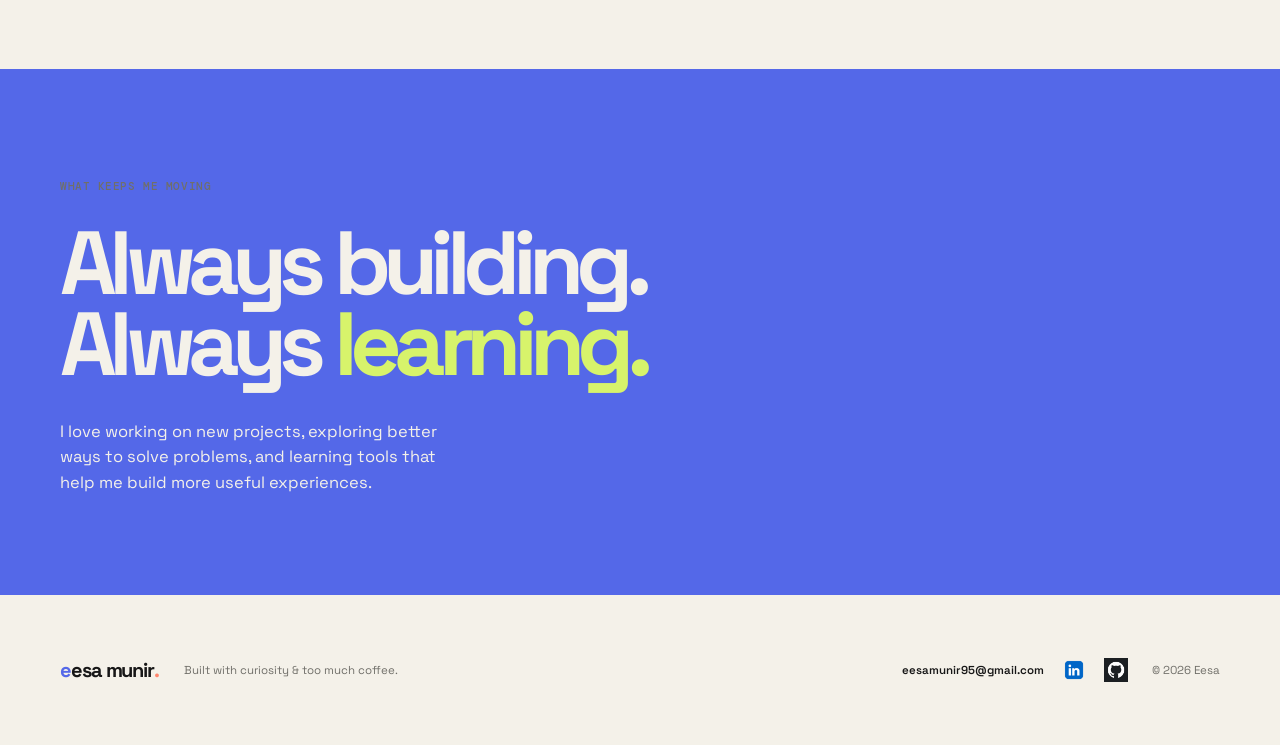
==== commit 2f0ec65a: "Fixed UI issue on homepage with project cards." ====
--- a/index.html
+++ b/index.html
@@ -157,13 +157,6 @@
                         ><div class="project-number">01</div>
                         <p class="project-type">Node.js · React · MongoDB · JavaScript</p>
                         <h3>Coding Pathways</h3>
-                        <a
-                            class="project-live-link"
-                            href="https://collaborative-coding-platform-pi.vercel.app/"
-                            target="_blank"
-                            rel="noopener noreferrer"
-                            >Live site ↗</a
-                        >
                         <p class="project-description">
                             Deployed — a collaborative learning platform with dedicated pathways for
                             AI, DSA, game development, and software engineering.
@@ -184,24 +177,10 @@
                         <div class="project-shape shape-grid"></div
                     ></a>
                     <a
-                        class="project-card project-card-coral"
-                        href="projects.html#lifemaxx"
-                        ><div class="project-number">03</div>
-                        <p class="project-type">React · Node.js · MongoDB</p>
-                        <h3>Lifemaxx</h3>
-                        <p class="project-description">
-                            A self-improvement social application for creating journeys, finding
-                            like-minded people, and growing together. It allows realtime messaging
-                            and interactive communities.
-                        </p>
-                        <span class="project-arrow">↗</span>
-                        <div class="project-shape shape-circle"></div
-                    ></a>
-                    <a
                         class="project-card project-card-blue"
                         href="projects.html#gridstock"
                     >
-                        <div class="project-number">04</div>
+                        <div class="project-number">03</div>
                         <p class="project-type">Java · Spring Boot · H2 DB</p>
                         <h3>GridStock</h3>
                         <p class="project-description">
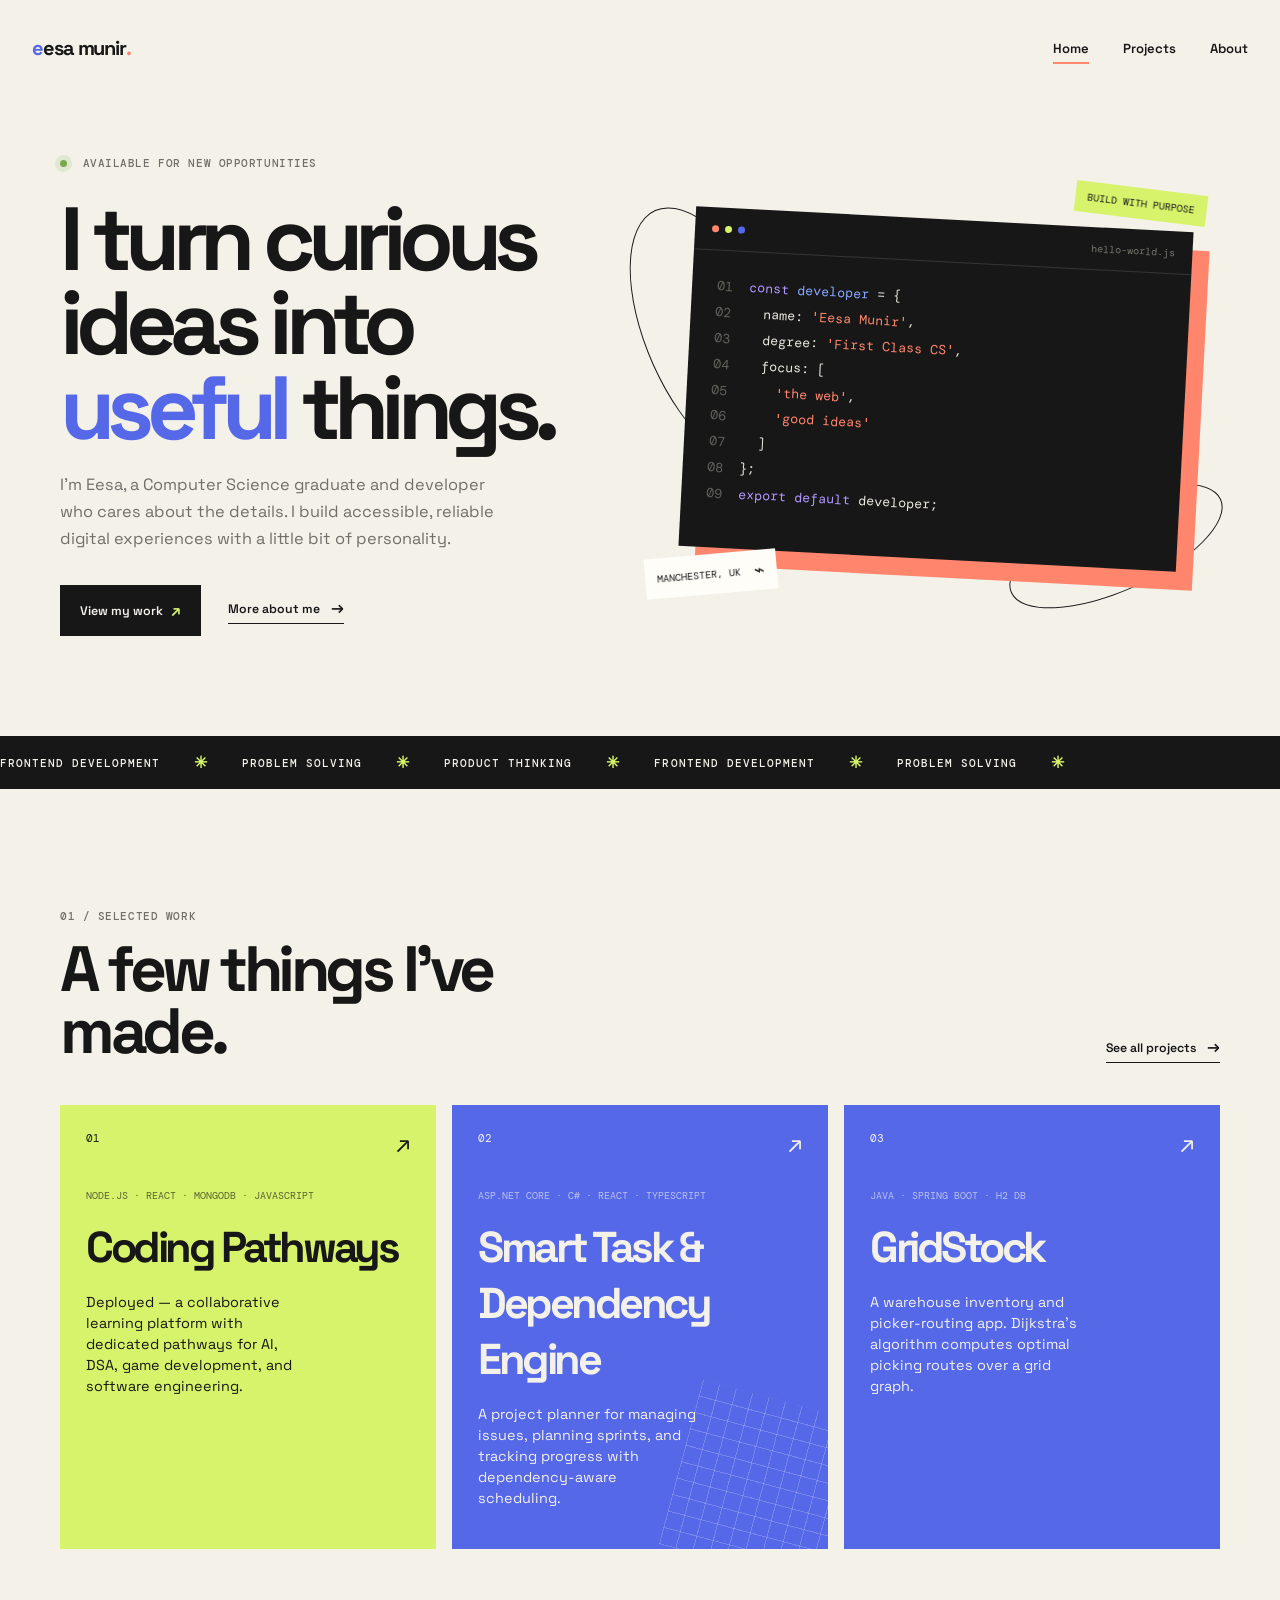
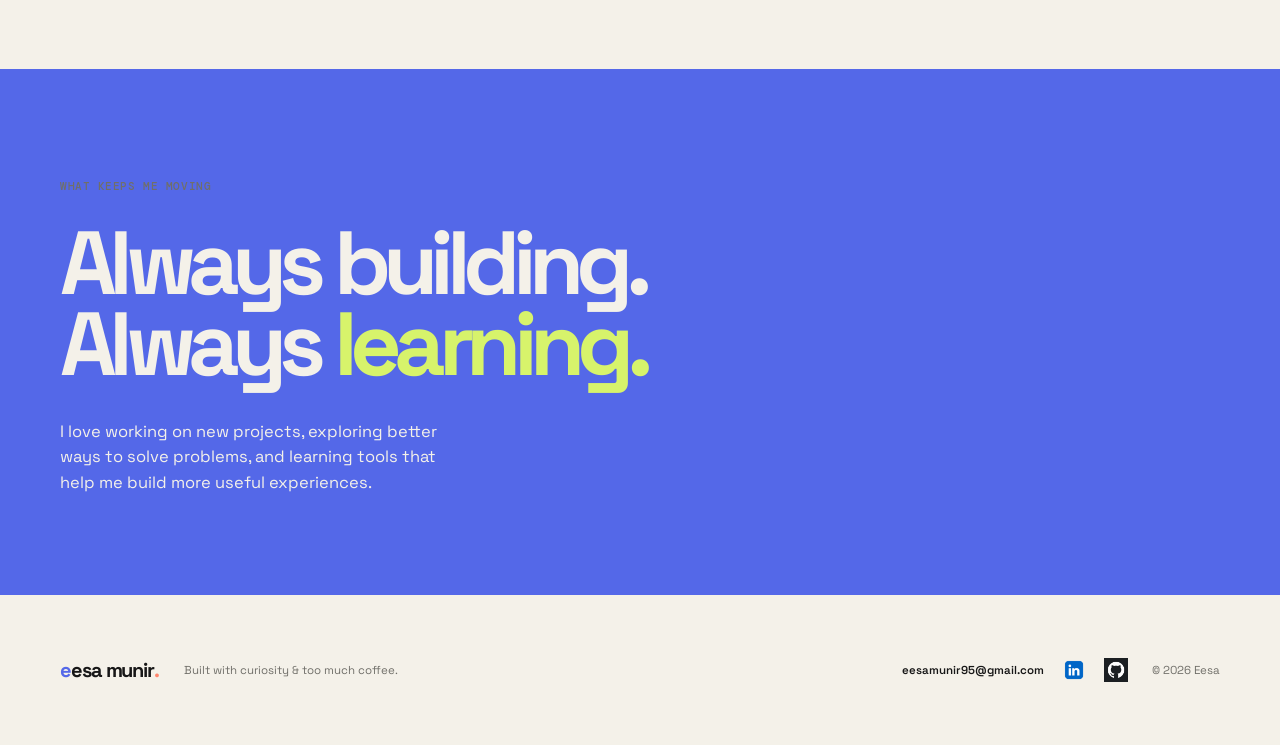
==== commit bbcc3bb2: "Updated/Redesigned sticker on homepage image." ====
--- a/index.html
+++ b/index.html
@@ -122,7 +122,7 @@
                             </p>
                         </div>
                     </div>
-                    <div class="art-tag tag-top">build with intent <span>✦</span></div>
+                    <div class="art-tag tag-top">build with purpose</div>
                     <div class="art-tag tag-bottom">Manchester, UK <span>⌁</span></div>
                 </div>
             </section>
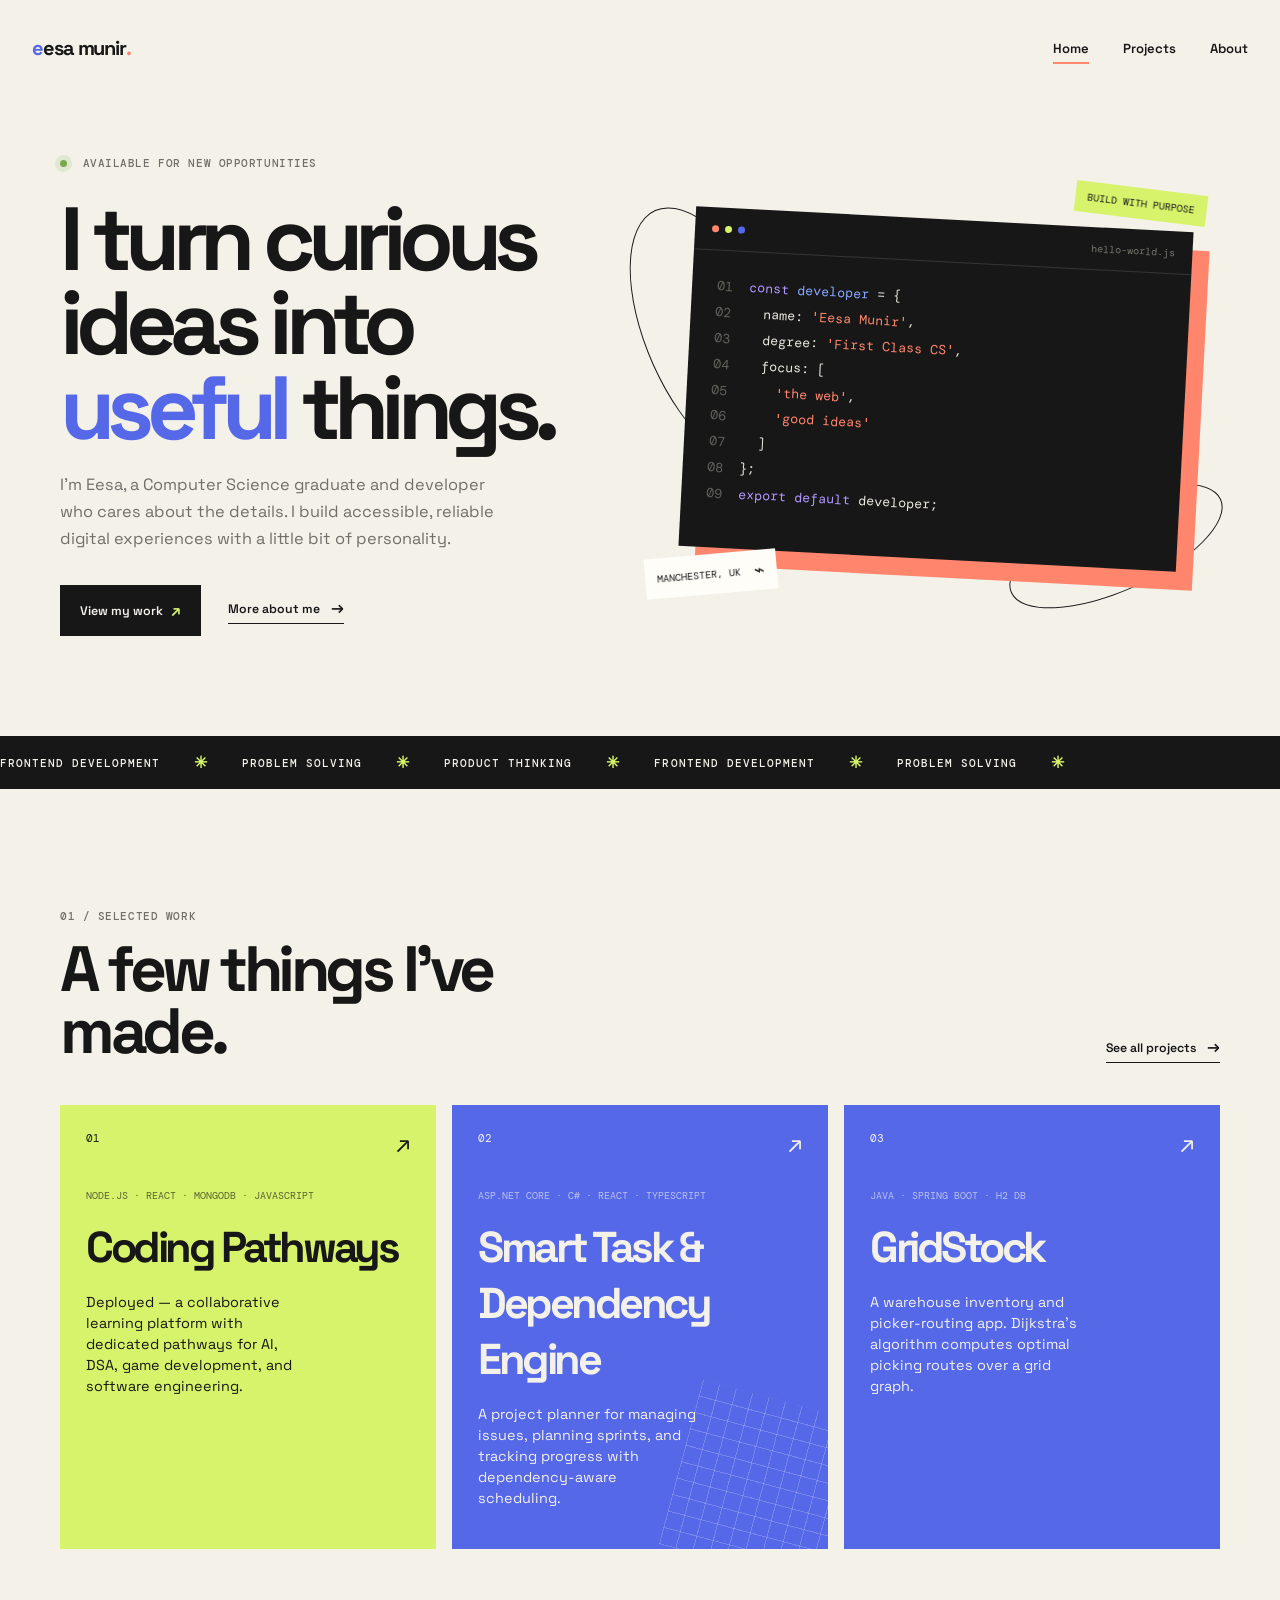
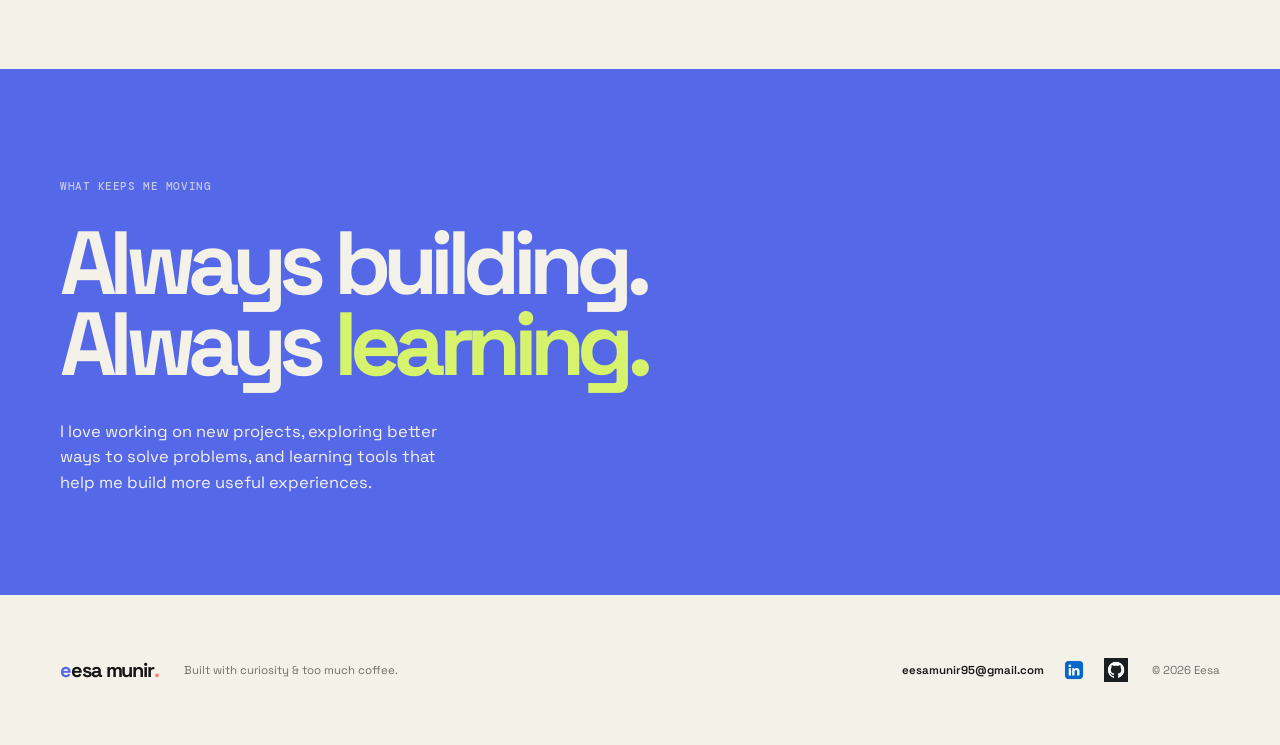
==== commit 298d1e57: "Added favicon" ====
--- a/index.html
+++ b/index.html
@@ -11,6 +11,11 @@
             content="Eesa is a Computer Science graduate and developer building thoughtful digital products."
         />
         <title>Eesa | Developer &amp; Computer Scientist</title>
+        <link
+            rel="icon"
+            href="favicon.svg"
+            type="image/svg+xml"
+        />
         <link
             rel="preconnect"
             href="https://fonts.googleapis.com"
--- a/css/style.css
+++ b/css/style.css
@@ -444,6 +444,10 @@
     margin: 34px 0 0;
     font-size: 1.03rem;
     line-height: 1.55;
+}
+.statement-section .eyebrow {
+    color: var(--paper);
+    opacity: 0.7;
 }
 .site-footer {
     display: grid;
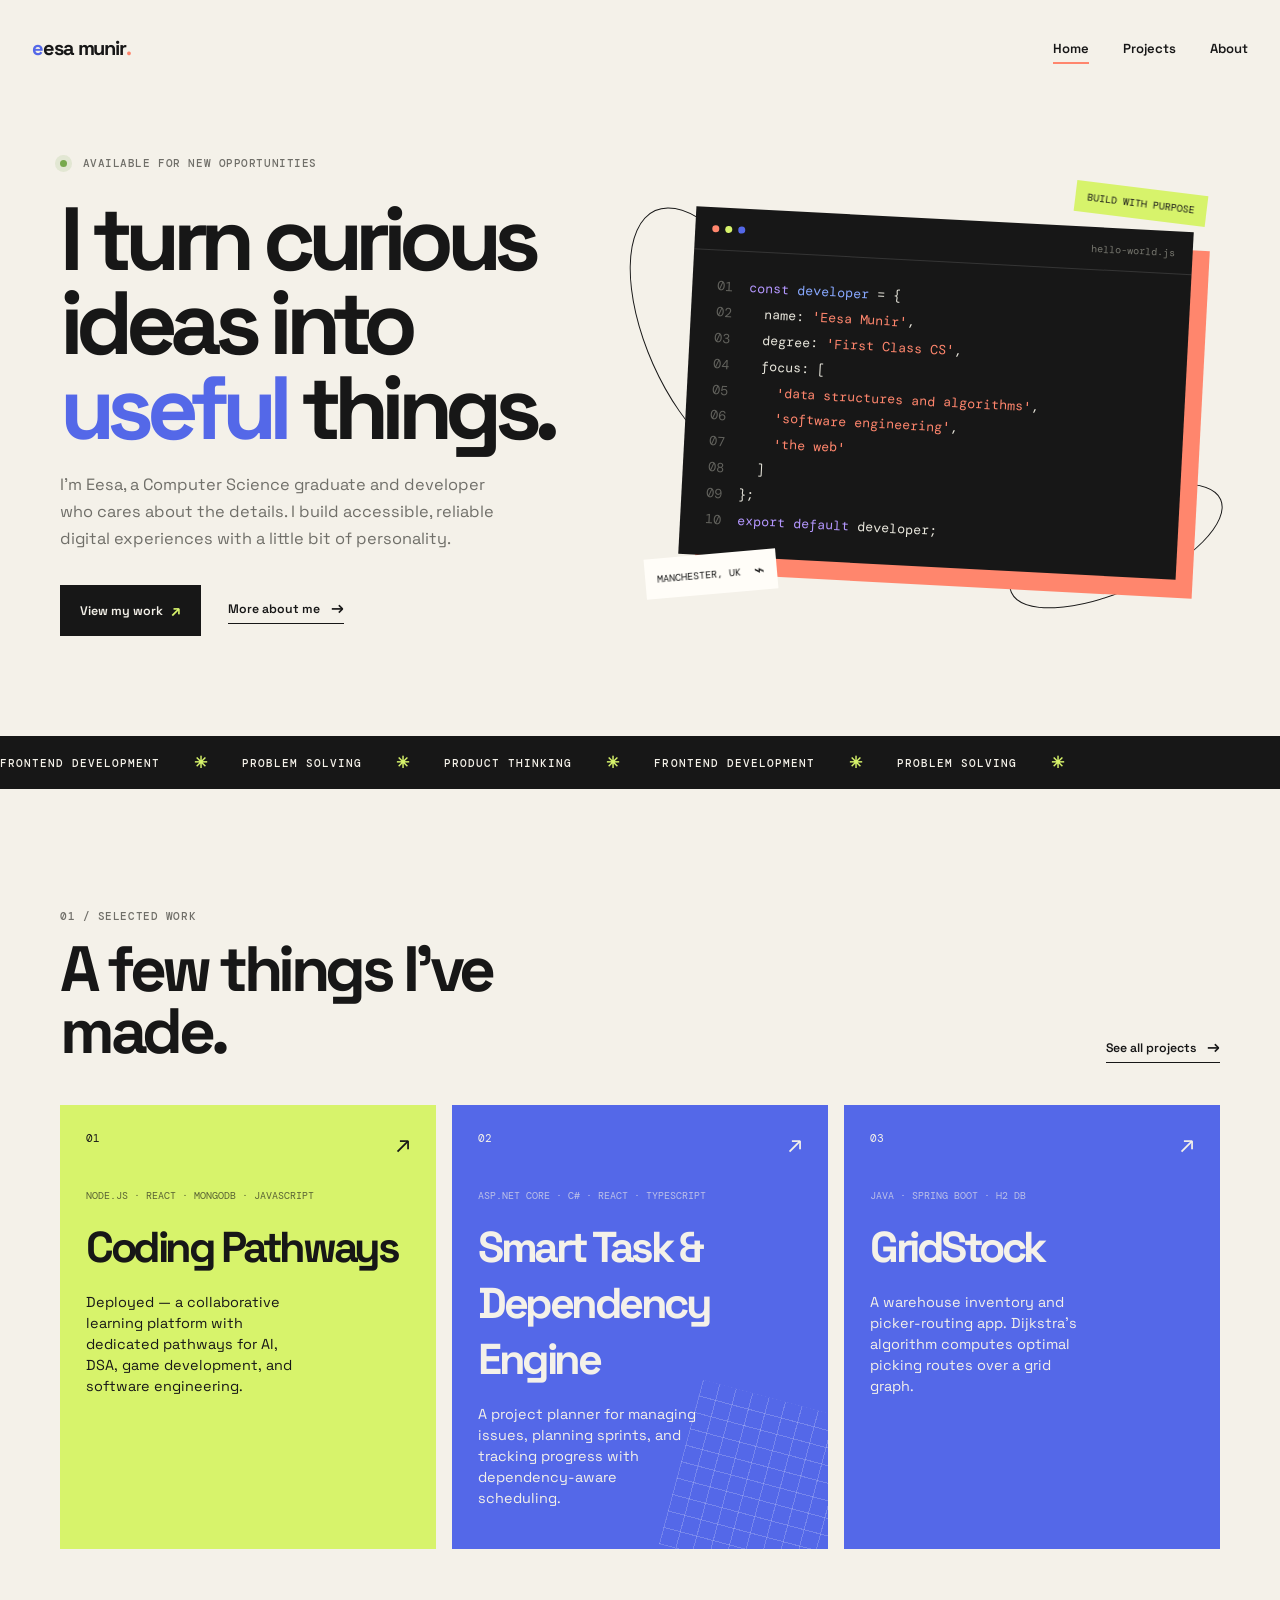
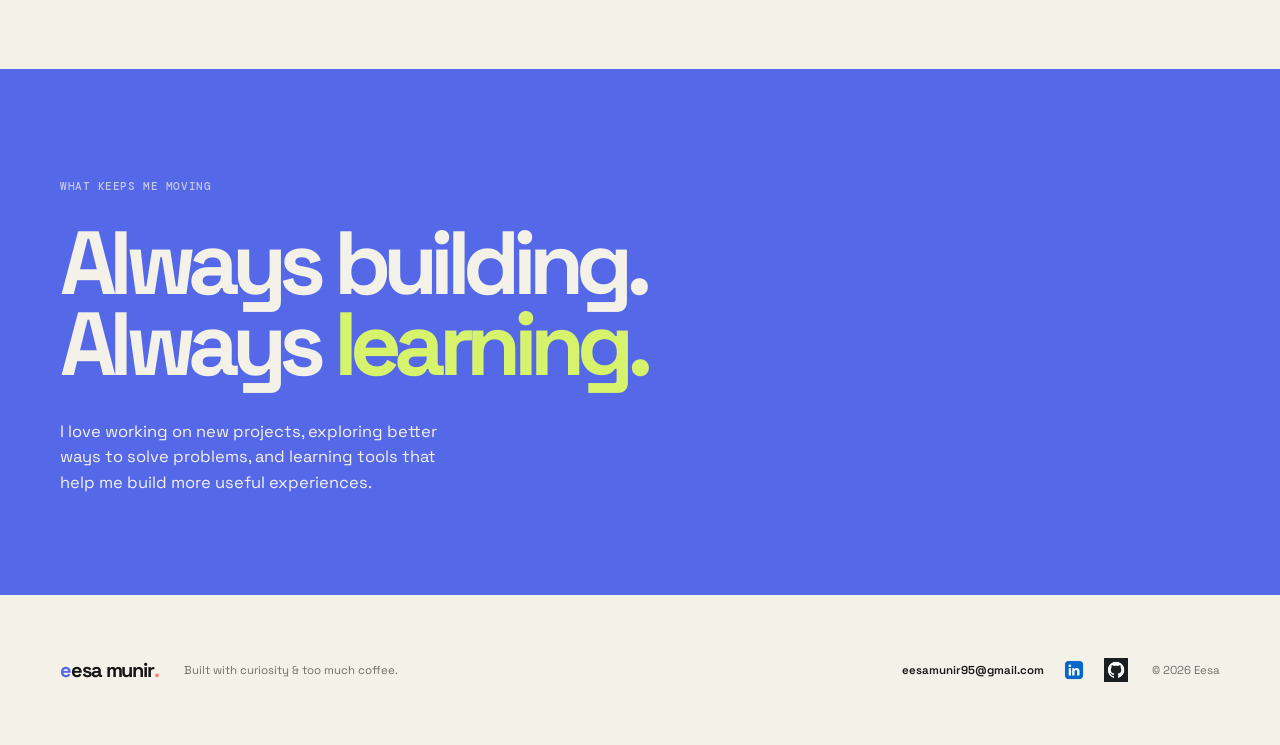
==== commit e1e8b5b2: "Updated the Image on homepage" ====
--- a/index.html
+++ b/index.html
@@ -114,16 +114,20 @@
                             <p><b>04</b>&nbsp;&nbsp; focus: [</p>
                             <p>
                                 <b>05</b>&nbsp;&nbsp;&nbsp;&nbsp;
-                                <span class="code-orange">'the web'</span>,
+                                <span class="code-orange">'data structures and algorithms'</span>,
                             </p>
                             <p>
                                 <b>06</b>&nbsp;&nbsp;&nbsp;&nbsp;
-                                <span class="code-orange">'good ideas'</span>
-                            </p>
-                            <p><b>07</b>&nbsp;&nbsp; ]</p>
-                            <p><b>08</b> };</p>
-                            <p>
-                                <b>09</b> <span class="code-purple">export default</span> developer;
+                                <span class="code-orange">'software engineering'</span>,
+                            </p>
+                            <p>
+                                <b>07</b>&nbsp;&nbsp;&nbsp;&nbsp;
+                                <span class="code-orange">'the web'</span>
+                            </p>
+                            <p><b>08</b>&nbsp;&nbsp; ]</p>
+                            <p><b>09</b> };</p>
+                            <p>
+                                <b>10</b> <span class="code-purple">export default</span> developer;
                             </p>
                         </div>
                     </div>
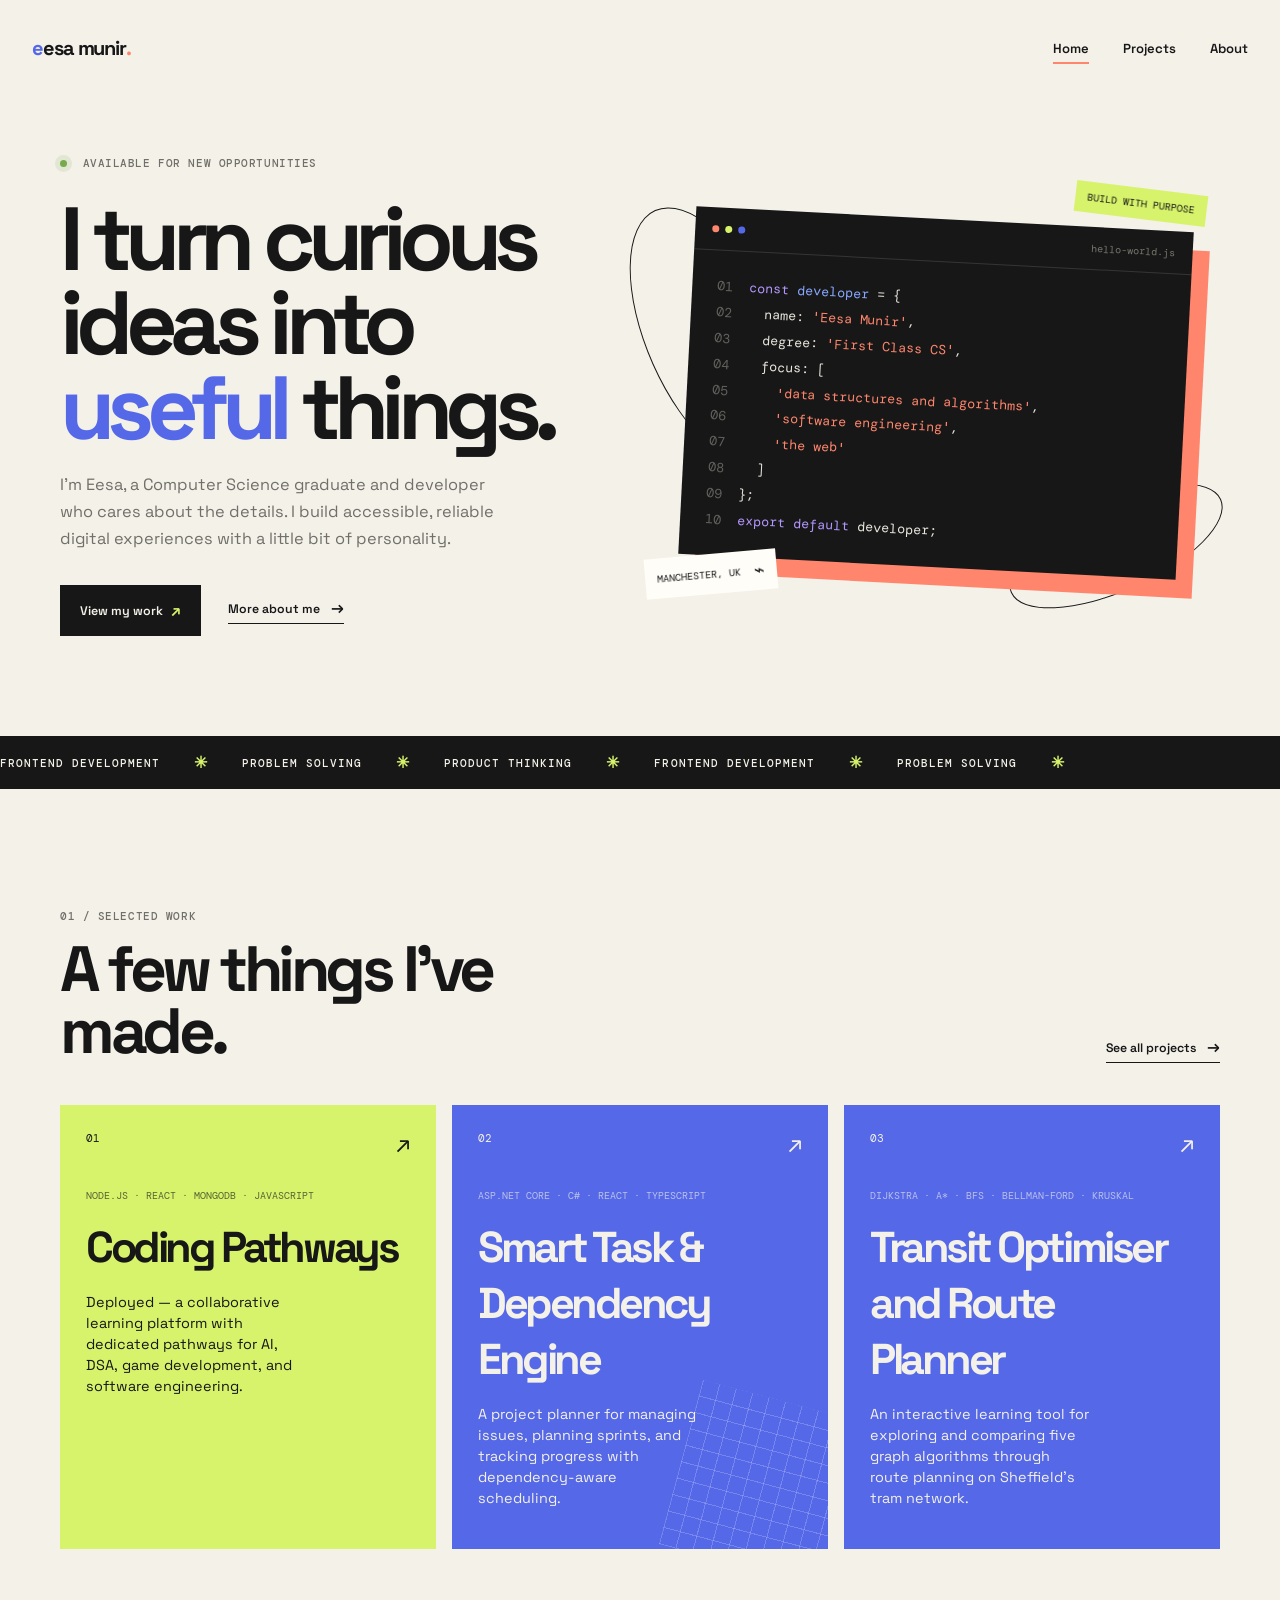
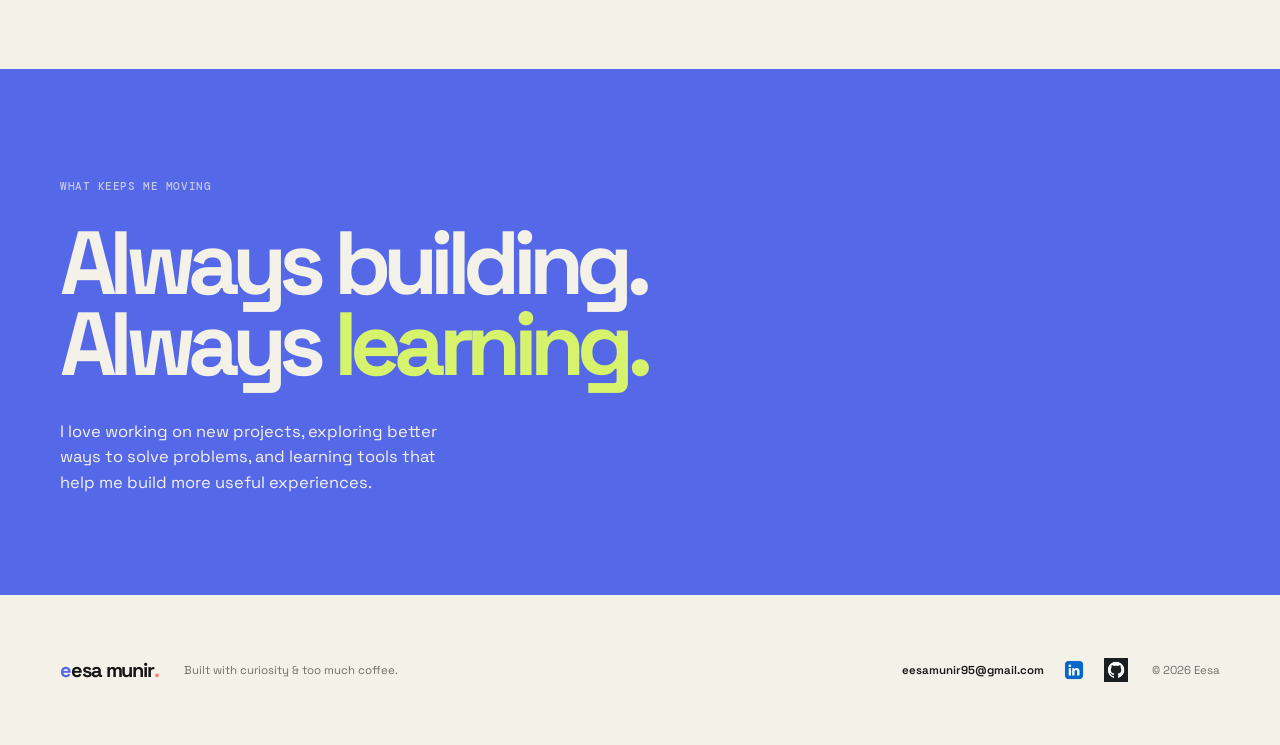
==== commit 8a256591: "Updated by adding a project" ====
--- a/index.html
+++ b/index.html
@@ -187,14 +187,14 @@
                     ></a>
                     <a
                         class="project-card project-card-blue"
-                        href="projects.html#gridstock"
+                        href="projects.html#transit-optimiser"
                     >
                         <div class="project-number">03</div>
-                        <p class="project-type">Java · Spring Boot · H2 DB</p>
-                        <h3>GridStock</h3>
+                        <p class="project-type">Dijkstra · A* · BFS · Bellman-Ford · Kruskal</p>
+                        <h3>Transit Optimiser and Route Planner</h3>
                         <p class="project-description">
-                            A warehouse inventory and picker-routing app. Dijkstra's algorithm
-                            computes optimal picking routes over a grid graph.
+                            An interactive learning tool for exploring and comparing five graph
+                            algorithms through route planning on Sheffield's tram network.
                         </p>
                         <span class="project-arrow">↗</span>
                     </a>
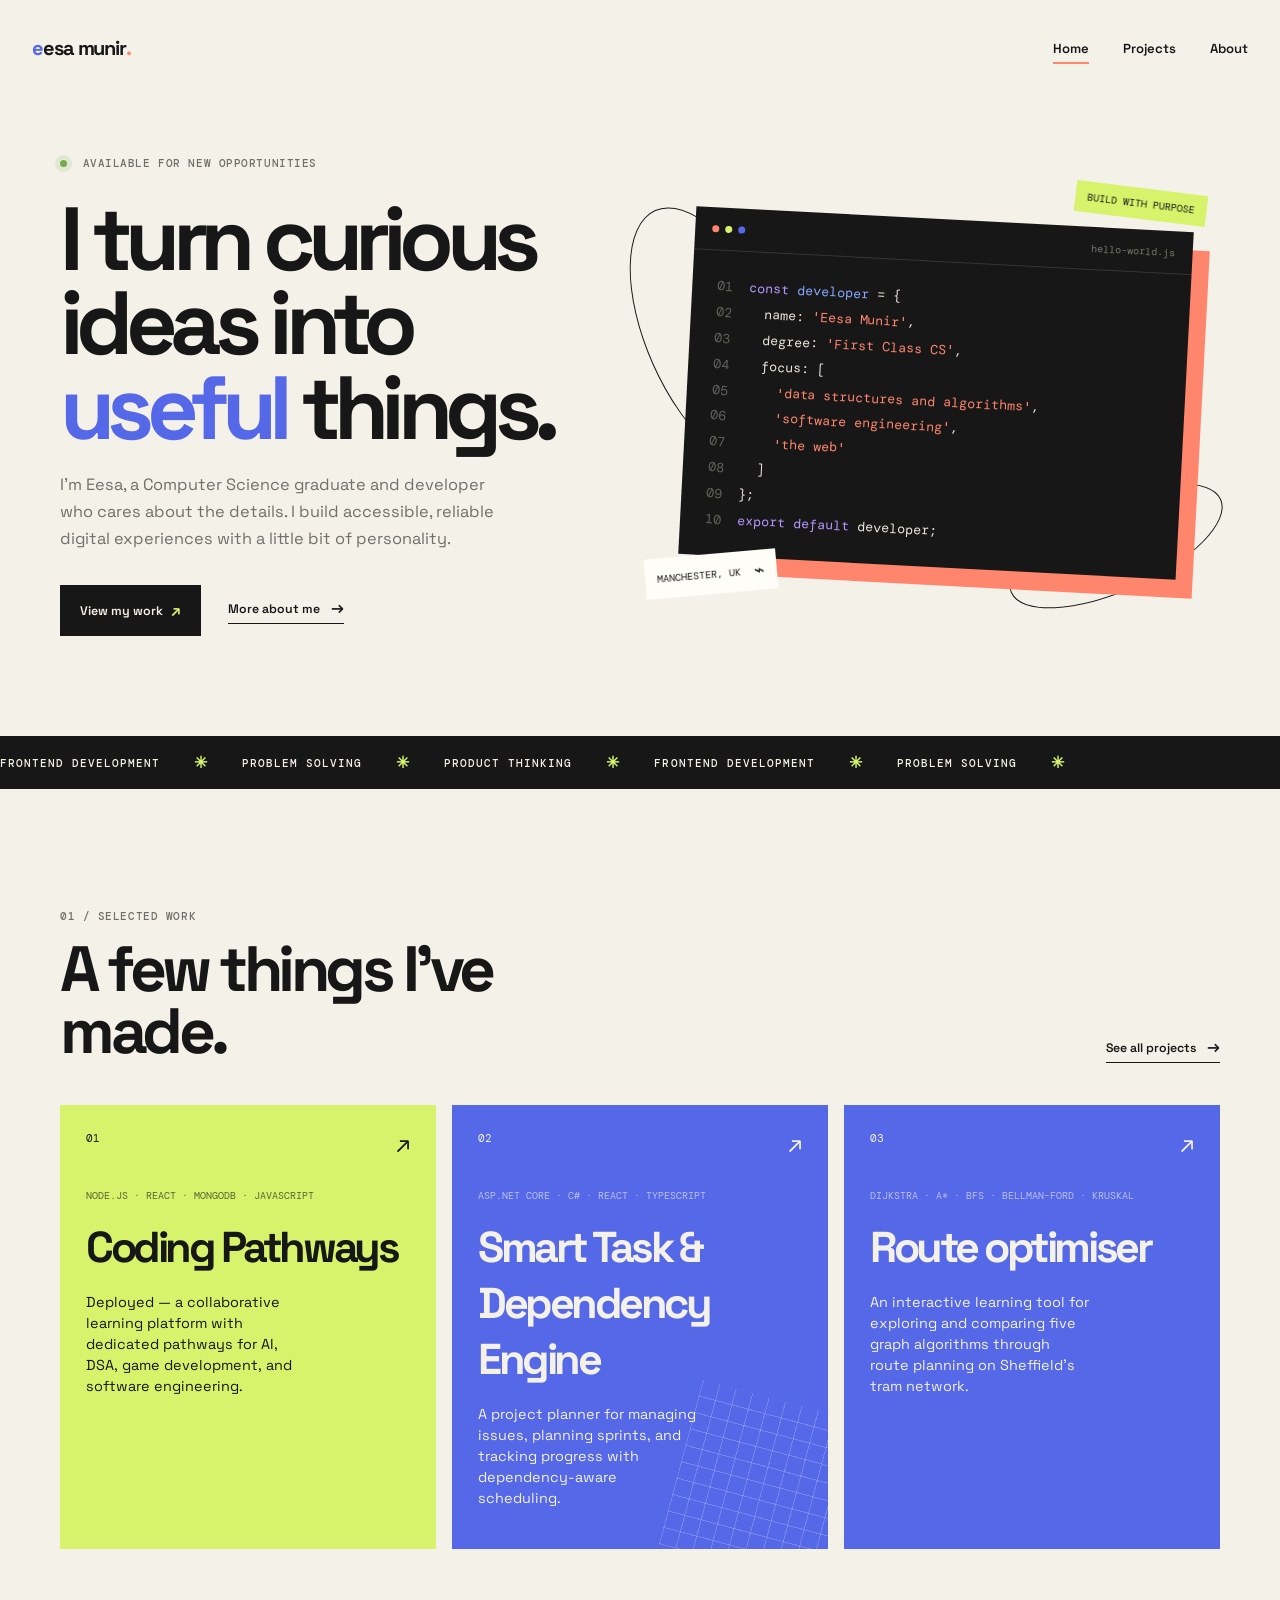
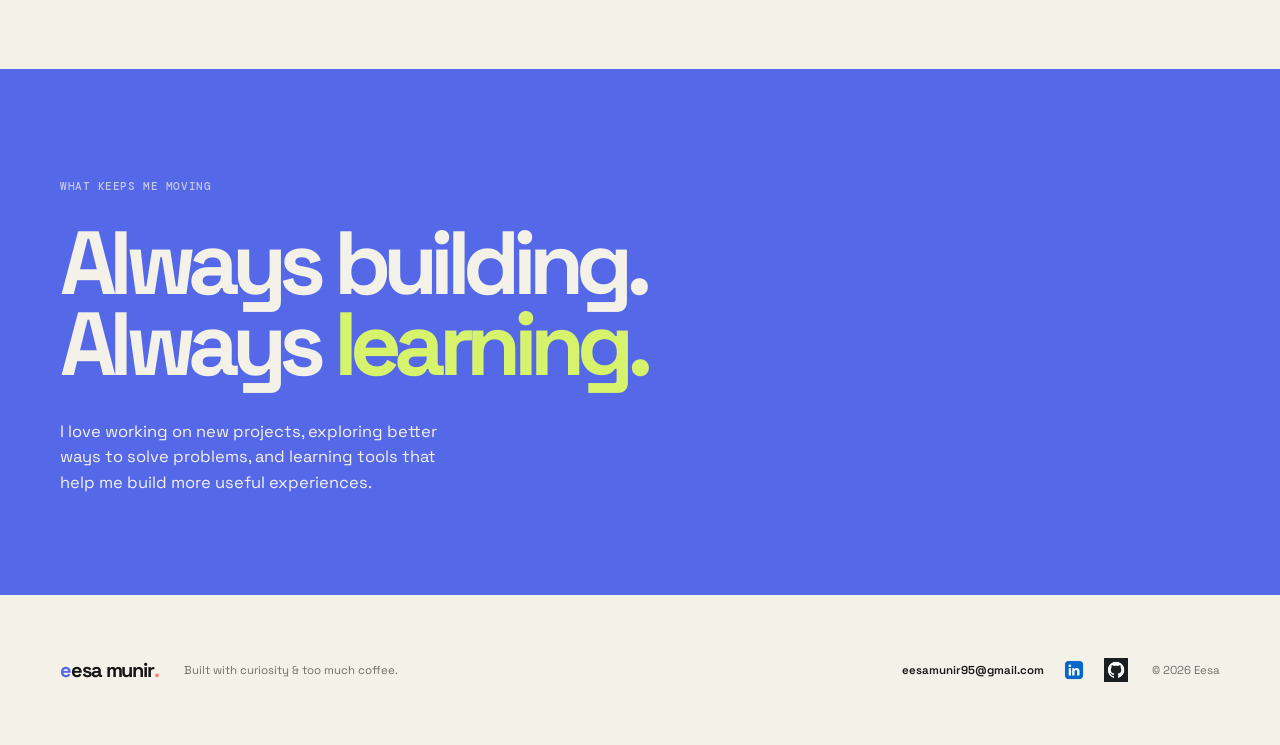
==== commit 99448ef8: "Updated project desc" ====
--- a/index.html
+++ b/index.html
@@ -191,7 +191,7 @@
                     >
                         <div class="project-number">03</div>
                         <p class="project-type">Dijkstra · A* · BFS · Bellman-Ford · Kruskal</p>
-                        <h3>Transit Optimiser and Route Planner</h3>
+                        <h3>Route optimiser</h3>
                         <p class="project-description">
                             An interactive learning tool for exploring and comparing five graph
                             algorithms through route planning on Sheffield's tram network.
